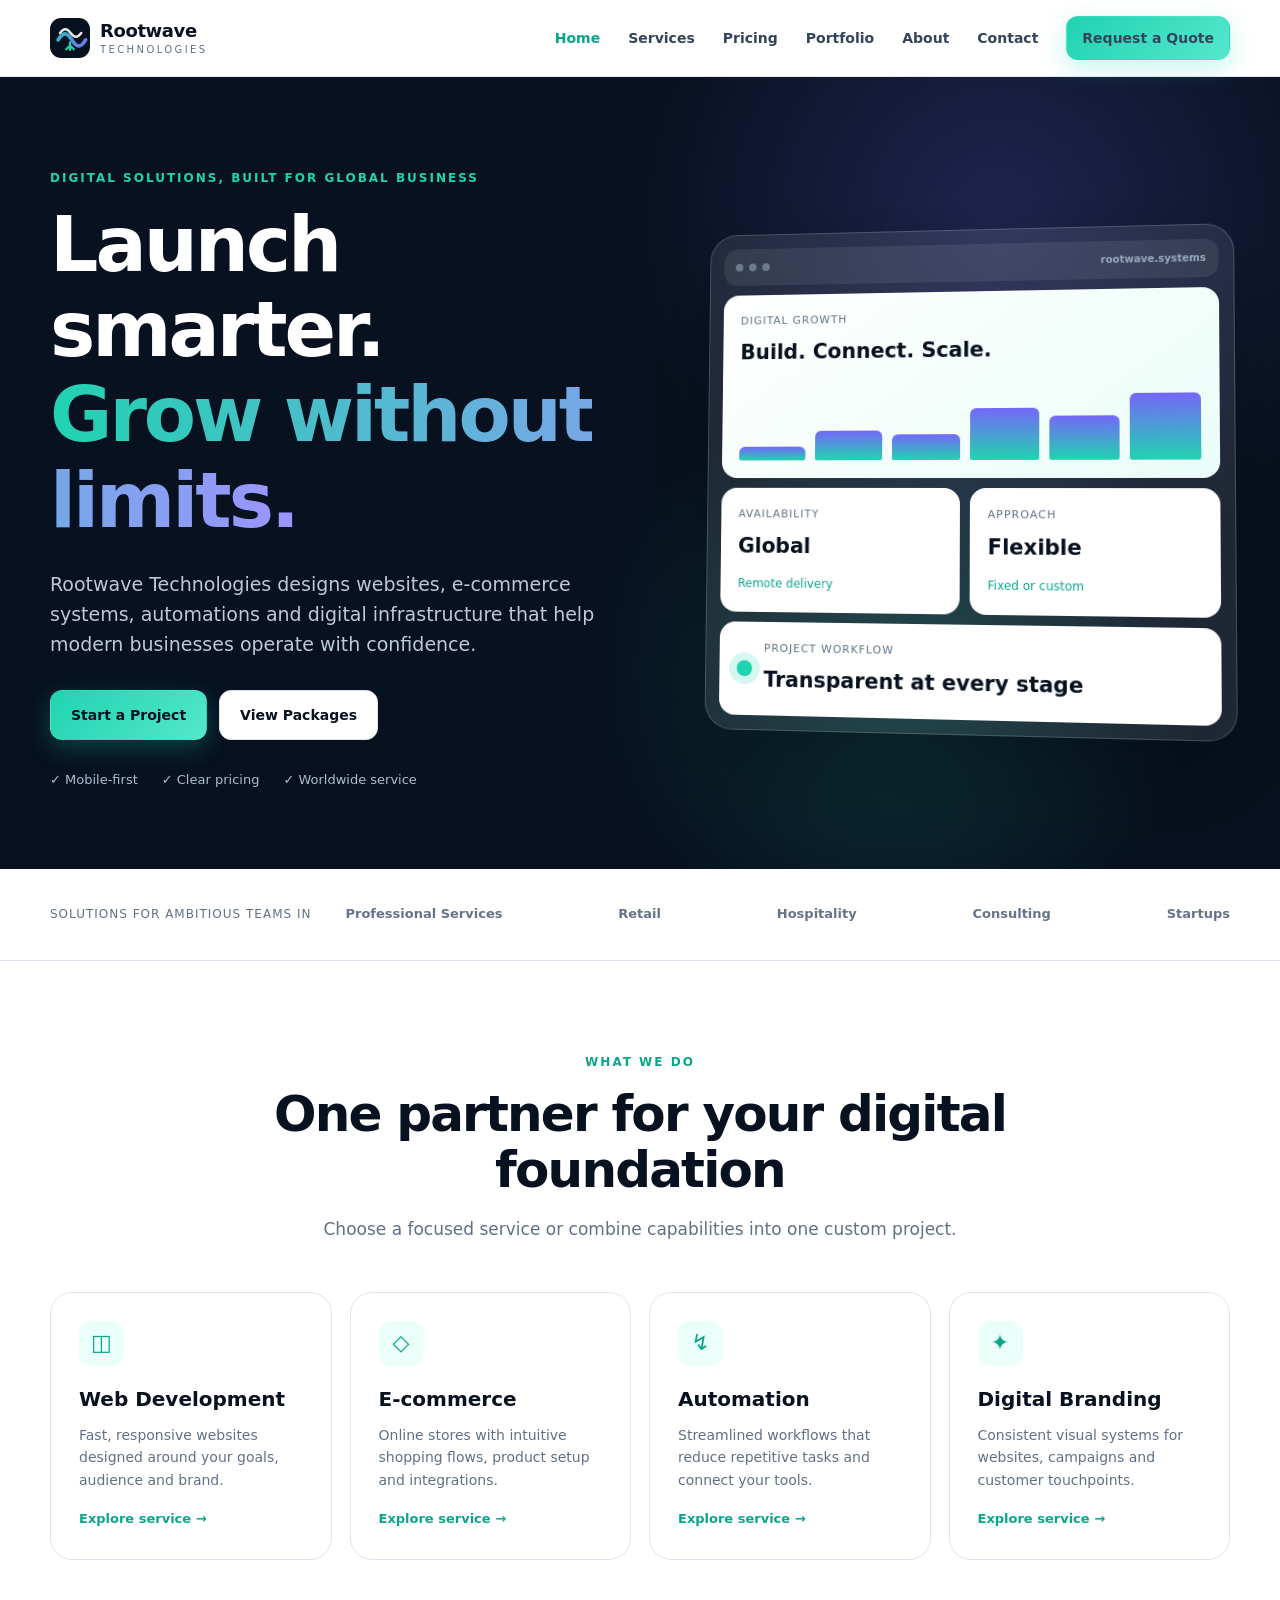
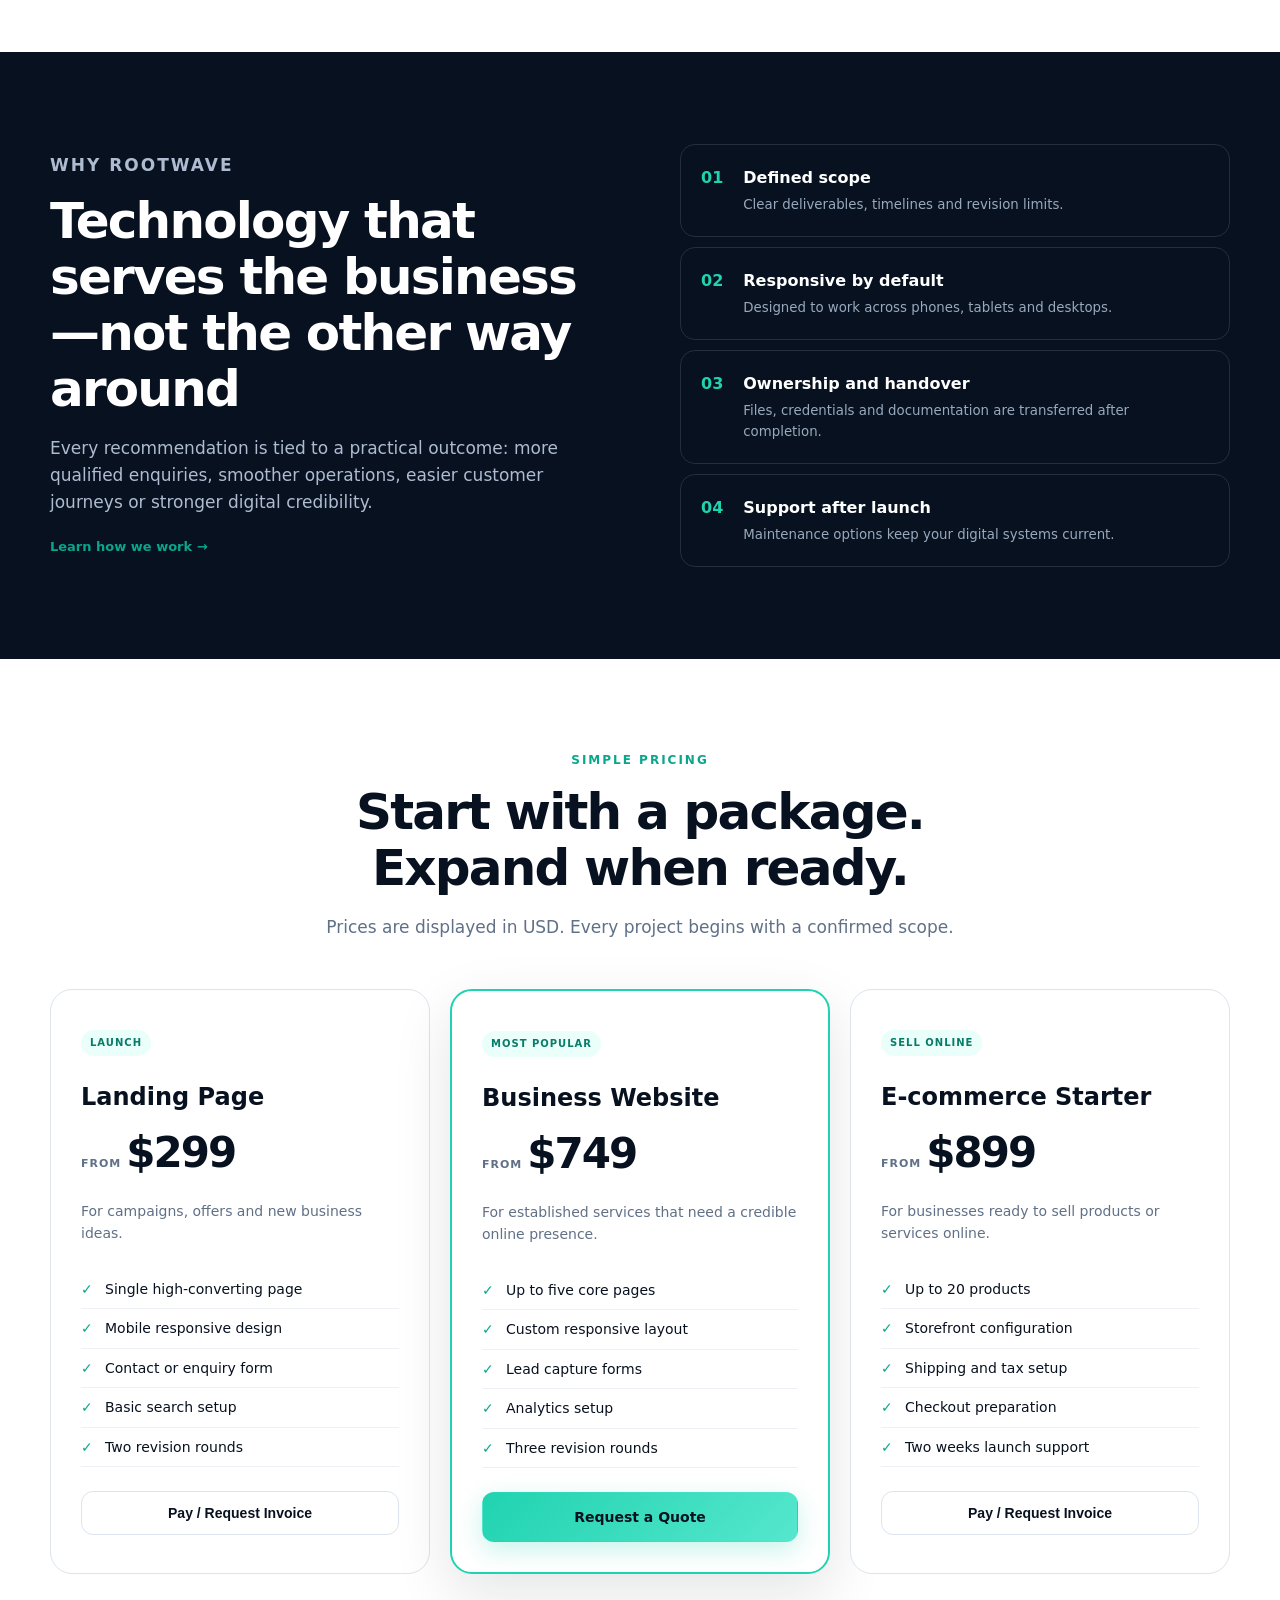
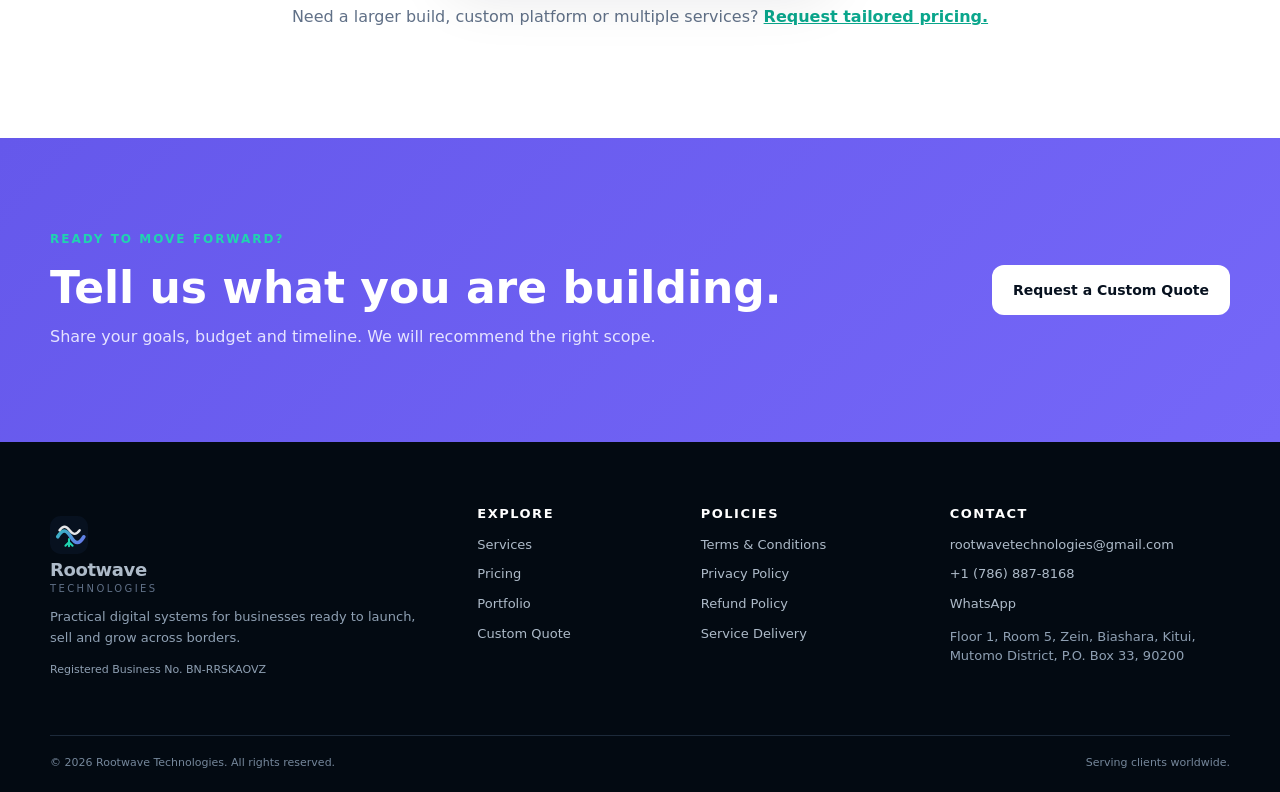
==== index.html @ 2dbef6d1 "Create Rootwave Technologies website Add website pages, pricing, policies, contact form and GitHub P" ====
<!doctype html>
<html lang="en">
<head>
  <meta charset="utf-8">
  <meta name="viewport" content="width=device-width, initial-scale=1">
  <title>Web, E-commerce & Automation Solutions | Rootwave Technologies</title>
  <meta name="description" content="Rootwave Technologies builds websites, online stores, automations, digital brands and custom technology solutions for businesses worldwide.">
  <meta name="theme-color" content="#07111f">
  <link rel="canonical" href="https://rootwavetechnologies.com/">
  <meta property="og:type" content="website">
  <meta property="og:title" content="Web, E-commerce & Automation Solutions | Rootwave Technologies">
  <meta property="og:description" content="Rootwave Technologies builds websites, online stores, automations, digital brands and custom technology solutions for businesses worldwide.">
  <meta property="og:url" content="https://rootwavetechnologies.com/">
  <meta property="og:image" content="https://rootwavetechnologies.com/assets/social-card.svg">
  <meta name="twitter:card" content="summary_large_image">
  <link rel="icon" href="assets/favicon.svg" type="image/svg+xml">
  <link rel="manifest" href="site.webmanifest">
  <link rel="stylesheet" href="assets/styles.css">
  
  <script type="application/ld+json">
  {
    "@context": "https://schema.org",
    "@type": "ProfessionalService",
    "name": "Rootwave Technologies",
    "url": "https://rootwavetechnologies.com",
    "email": "rootwavetechnologies@gmail.com",
    "telephone": "+17868878168",
    "description": "Web development, e-commerce, automation, digital branding and technical support for businesses worldwide.",
    "areaServed": "Worldwide",
    "priceRange": "$$"
  }
  </script>
</head>
<body>
  <a class="skip-link" href="#main">Skip to content</a>
  <header class="site-header">
    <div class="container header-inner">
      <a class="brand" href="index.html" aria-label="Rootwave Technologies home">
        <img src="assets/logo.svg" alt="" width="40" height="40">
        <span><strong>Rootwave</strong><small>Technologies</small></span>
      </a>
      <button class="menu-toggle" aria-expanded="false" aria-controls="site-nav">
        <span></span><span></span><span></span><span class="sr-only">Menu</span>
      </button>
      <nav id="site-nav" class="site-nav" aria-label="Primary navigation">
        <a href="index.html" data-nav="index.html">Home</a>
<a href="services.html" data-nav="services.html">Services</a>
<a href="pricing.html" data-nav="pricing.html">Pricing</a>
<a href="portfolio.html" data-nav="portfolio.html">Portfolio</a>
<a href="about.html" data-nav="about.html">About</a>
<a href="contact.html" data-nav="contact.html">Contact</a>
        <a class="button button-small button-primary" href="quote.html">Request a Quote</a>
      </nav>
    </div>
  </header>

  <main id="main">
    
<section class="hero">
  <div class="container hero-grid">
    <div class="hero-copy reveal">
      <p class="eyebrow">Digital solutions, built for global business</p>
      <h1>Launch smarter.<br><span>Grow without limits.</span></h1>
      <p class="hero-lead">Rootwave Technologies designs websites, e-commerce systems, automations and digital infrastructure that help modern businesses operate with confidence.</p>
      <div class="hero-actions">
        <a class="button button-primary" href="quote.html">Start a Project</a>
        <a class="button button-secondary" href="pricing.html">View Packages</a>
      </div>
      <div class="trust-row">
        <span>✓ Mobile-first</span>
        <span>✓ Clear pricing</span>
        <span>✓ Worldwide service</span>
      </div>
    </div>
    <div class="hero-visual reveal">
      <div class="dashboard-shell">
        <div class="dash-top"><span></span><span></span><span></span><b>rootwave.systems</b></div>
        <div class="dash-grid">
          <div class="dash-card large">
            <small>Digital growth</small>
            <strong>Build. Connect. Scale.</strong>
            <div class="chart-bars"><i></i><i></i><i></i><i></i><i></i><i></i></div>
          </div>
          <div class="dash-card metric"><small>Availability</small><strong>Global</strong><em>Remote delivery</em></div>
          <div class="dash-card metric"><small>Approach</small><strong>Flexible</strong><em>Fixed or custom</em></div>
          <div class="dash-card wide"><span class="pulse"></span><div><small>Project workflow</small><strong>Transparent at every stage</strong></div></div>
        </div>
      </div>
    </div>
  </div>
</section>

<section class="logo-strip">
  <div class="container">
    <p>Solutions for ambitious teams in</p>
    <div class="industry-row">
      <span>Professional Services</span><span>Retail</span><span>Hospitality</span><span>Consulting</span><span>Startups</span>
    </div>
  </div>
</section>

<section class="section">
  <div class="container">
    <div class="section-heading reveal">
      <p class="eyebrow">What we do</p>
      <h2>One partner for your digital foundation</h2>
      <p>Choose a focused service or combine capabilities into one custom project.</p>
    </div>
    <div class="card-grid four">
      <article class="service-card reveal"><div class="icon">◫</div><h3>Web Development</h3><p>Fast, responsive websites designed around your goals, audience and brand.</p><a href="services.html#web">Explore service →</a></article>
      <article class="service-card reveal"><div class="icon">◇</div><h3>E-commerce</h3><p>Online stores with intuitive shopping flows, product setup and integrations.</p><a href="services.html#commerce">Explore service →</a></article>
      <article class="service-card reveal"><div class="icon">↯</div><h3>Automation</h3><p>Streamlined workflows that reduce repetitive tasks and connect your tools.</p><a href="services.html#automation">Explore service →</a></article>
      <article class="service-card reveal"><div class="icon">✦</div><h3>Digital Branding</h3><p>Consistent visual systems for websites, campaigns and customer touchpoints.</p><a href="services.html#branding">Explore service →</a></article>
    </div>
  </div>
</section>

<section class="section section-dark">
  <div class="container split">
    <div class="reveal">
      <p class="eyebrow">Why Rootwave</p>
      <h2>Technology that serves the business—not the other way around</h2>
      <p>Every recommendation is tied to a practical outcome: more qualified enquiries, smoother operations, easier customer journeys or stronger digital credibility.</p>
      <a class="text-link" href="about.html">Learn how we work →</a>
    </div>
    <div class="feature-list reveal">
      <div><b>01</b><span><strong>Defined scope</strong><small>Clear deliverables, timelines and revision limits.</small></span></div>
      <div><b>02</b><span><strong>Responsive by default</strong><small>Designed to work across phones, tablets and desktops.</small></span></div>
      <div><b>03</b><span><strong>Ownership and handover</strong><small>Files, credentials and documentation are transferred after completion.</small></span></div>
      <div><b>04</b><span><strong>Support after launch</strong><small>Maintenance options keep your digital systems current.</small></span></div>
    </div>
  </div>
</section>

<section class="section">
  <div class="container">
    <div class="section-heading reveal">
      <p class="eyebrow">Simple pricing</p>
      <h2>Start with a package. Expand when ready.</h2>
      <p>Prices are displayed in USD. Every project begins with a confirmed scope.</p>
    </div>
    <div class="pricing-grid">
      <article class="price-card reveal"><p class="tag">Launch</p><h3>Landing Page</h3><div class="price"><span>from</span>$299</div><p>For campaigns, offers and new business ideas.</p><ul><li>Single high-converting page</li><li>Mobile responsive design</li><li>Contact or enquiry form</li><li>Basic search setup</li><li>Two revision rounds</li></ul><button class="button button-secondary full" data-pay data-product="Landing Page">Pay / Request Invoice</button></article>
      <article class="price-card featured reveal"><p class="tag">Most popular</p><h3>Business Website</h3><div class="price"><span>from</span>$749</div><p>For established services that need a credible online presence.</p><ul><li>Up to five core pages</li><li>Custom responsive layout</li><li>Lead capture forms</li><li>Analytics setup</li><li>Three revision rounds</li></ul><a class="button button-primary full" href="quote.html?service=Business%20Website">Request a Quote</a></article>
      <article class="price-card reveal"><p class="tag">Sell online</p><h3>E-commerce Starter</h3><div class="price"><span>from</span>$899</div><p>For businesses ready to sell products or services online.</p><ul><li>Up to 20 products</li><li>Storefront configuration</li><li>Shipping and tax setup</li><li>Checkout preparation</li><li>Two weeks launch support</li></ul><button class="button button-secondary full" data-pay data-product="E-commerce Starter">Pay / Request Invoice</button></article>
    </div>
    <p class="center-note">Need a larger build, custom platform or multiple services? <a href="quote.html">Request tailored pricing.</a></p>
  </div>
</section>

<section class="section section-accent">
  <div class="container cta reveal">
    <div><p class="eyebrow">Ready to move forward?</p><h2>Tell us what you are building.</h2><p>Share your goals, budget and timeline. We will recommend the right scope.</p></div>
    <a class="button button-light" href="quote.html">Request a Custom Quote</a>
  </div>
</section>

  </main>

  <footer class="site-footer">
    <div class="container footer-grid">
      <div>
        <a class="brand footer-brand" href="index.html">
          <img src="assets/logo.svg" alt="" width="38" height="38">
          <span><strong>Rootwave</strong><small>Technologies</small></span>
        </a>
        <p>Practical digital systems for businesses ready to launch, sell and grow across borders.</p>
        <p class="registration">Registered Business No. BN-RRSKAOVZ</p>
      </div>
      <div>
        <h3>Explore</h3>
        <a href="services.html">Services</a>
        <a href="pricing.html">Pricing</a>
        <a href="portfolio.html">Portfolio</a>
        <a href="quote.html">Custom Quote</a>
      </div>
      <div>
        <h3>Policies</h3>
        <a href="terms.html">Terms & Conditions</a>
        <a href="privacy.html">Privacy Policy</a>
        <a href="refund.html">Refund Policy</a>
        <a href="delivery.html">Service Delivery</a>
      </div>
      <div>
        <h3>Contact</h3>
        <a href="mailto:rootwavetechnologies@gmail.com">rootwavetechnologies@gmail.com</a>
        <a href="tel:+17868878168">+1 (786) 887-8168</a>
        <a href="https://wa.me/17868878168" rel="noopener">WhatsApp</a>
        <p class="address">Floor 1, Room 5, Zein, Biashara, Kitui, Mutomo District, P.O. Box 33, 90200</p>
      </div>
    </div>
    <div class="container footer-bottom">
      <span>© <span id="year"></span> Rootwave Technologies. All rights reserved.</span>
      <span>Serving clients worldwide.</span>
    </div>
  </footer>

  <div class="modal" id="payment-modal" role="dialog" aria-modal="true" aria-labelledby="payment-title" hidden>
    <div class="modal-backdrop" data-close-modal></div>
    <div class="modal-card">
      <button class="modal-close" type="button" aria-label="Close" data-close-modal>×</button>
      <div class="status-icon">!</div>
      <p class="eyebrow">Checkout unavailable</p>
      <h2 id="payment-title">Online payment is not connected yet</h2>
      <p>No charge has been attempted. Secure card checkout is being configured. Request an invoice or a tailored quotation and our team will respond directly.</p>
      <div class="modal-actions">
        <a class="button button-primary" href="quote.html">Request an Invoice</a>
        <a class="button button-secondary" href="mailto:rootwavetechnologies@gmail.com">Email Us</a>
      </div>
    </div>
  </div>

  <script src="assets/app.js"></script>
</body>
</html>
---- assets/styles.css ----
:root{
  --ink:#07111f;--ink-2:#101d30;--muted:#607087;--line:#dce4ed;--soft:#f3f7fa;
  --white:#fff;--teal:#20d3b0;--teal-2:#0aa68c;--violet:#7567f8;--danger:#ef5d67;
  --shadow:0 20px 60px rgba(7,17,31,.11);--radius:22px;--max:1180px
}
*{box-sizing:border-box}html{scroll-behavior:smooth}body{margin:0;font-family:Inter,ui-sans-serif,system-ui,-apple-system,BlinkMacSystemFont,"Segoe UI",sans-serif;color:var(--ink);background:#fff;line-height:1.6}
img{max-width:100%}a{color:inherit}.container{width:min(calc(100% - 40px),var(--max));margin-inline:auto}.narrow{max-width:820px}.center{text-align:center}
.skip-link{position:absolute;left:-9999px}.skip-link:focus{left:12px;top:12px;background:white;padding:10px 14px;z-index:9999}
.sr-only{position:absolute;width:1px;height:1px;padding:0;margin:-1px;overflow:hidden;clip:rect(0,0,0,0);white-space:nowrap;border:0}
.site-header{position:sticky;top:0;z-index:50;background:rgba(255,255,255,.88);backdrop-filter:blur(18px);border-bottom:1px solid rgba(220,228,237,.8)}
.header-inner{height:76px;display:flex;align-items:center;justify-content:space-between}.brand{display:flex;align-items:center;gap:10px;text-decoration:none}.brand span{display:flex;flex-direction:column;line-height:1}.brand strong{font-size:18px;letter-spacing:-.4px}.brand small{font-size:10px;letter-spacing:2.4px;text-transform:uppercase;margin-top:5px;color:var(--muted)}
.site-nav{display:flex;align-items:center;gap:28px}.site-nav>a{text-decoration:none;font-size:14px;font-weight:650;color:#34445b}.site-nav>a:hover,.site-nav>a.active{color:var(--teal-2)}
.menu-toggle{display:none;background:none;border:0;width:44px;height:44px;padding:10px}.menu-toggle span:not(.sr-only){display:block;height:2px;background:var(--ink);margin:5px}
.button{display:inline-flex;align-items:center;justify-content:center;gap:8px;padding:13px 20px;border-radius:12px;border:1px solid transparent;text-decoration:none;font-weight:750;font-size:14px;cursor:pointer;transition:.2s transform,.2s box-shadow,.2s background}.button:hover{transform:translateY(-2px)}.button-small{padding:10px 15px!important}.button-primary{background:linear-gradient(135deg,var(--teal),#55e7cd);color:var(--ink);box-shadow:0 8px 25px rgba(32,211,176,.25)}.button-secondary{background:#fff;color:var(--ink);border-color:var(--line)}.button-light{background:#fff;color:var(--ink)}.full{width:100%}
.hero{background:radial-gradient(circle at 78% 18%,rgba(117,103,248,.22),transparent 31%),radial-gradient(circle at 70% 75%,rgba(32,211,176,.18),transparent 28%),var(--ink);color:white;padding:92px 0 78px;overflow:hidden}.hero-grid{display:grid;grid-template-columns:1.05fr .95fr;gap:65px;align-items:center}.eyebrow{text-transform:uppercase;letter-spacing:2px;font-size:12px;font-weight:850;color:var(--teal-2);margin:0 0 14px}.hero .eyebrow,.section-dark .eyebrow,.section-accent .eyebrow{color:var(--teal)}
h1,h2,h3{line-height:1.12;margin-top:0}h1{font-size:clamp(44px,6vw,76px);letter-spacing:-3px;margin-bottom:26px}.hero h1 span{background:linear-gradient(90deg,var(--teal),#9d94ff);-webkit-background-clip:text;color:transparent}.hero-lead{font-size:19px;color:#bdc9d8;max-width:650px}.hero-actions{display:flex;gap:12px;flex-wrap:wrap;margin-top:30px}.hero-actions.center{justify-content:center}.trust-row{display:flex;gap:24px;flex-wrap:wrap;margin-top:30px;color:#aebbd0;font-size:13px}
.dashboard-shell{background:rgba(255,255,255,.09);border:1px solid rgba(255,255,255,.18);border-radius:28px;padding:14px;box-shadow:0 35px 90px rgba(0,0,0,.35);transform:perspective(900px) rotateY(-5deg) rotateX(2deg)}.dash-top{height:38px;background:rgba(255,255,255,.08);border-radius:14px;display:flex;align-items:center;gap:6px;padding:0 12px}.dash-top span{width:8px;height:8px;border-radius:50%;background:#6d7a8e}.dash-top b{font-size:10px;font-weight:600;margin-left:auto;color:#99a9bd}.dash-grid{display:grid;grid-template-columns:1fr 1fr;gap:10px;margin-top:10px}.dash-card{background:#fff;color:var(--ink);border-radius:16px;padding:18px;min-height:118px}.dash-card.large{grid-column:1/-1;min-height:180px;background:linear-gradient(145deg,#fff,#eafdf8)}.dash-card small{display:block;color:var(--muted);font-size:11px;text-transform:uppercase;letter-spacing:1px}.dash-card strong{display:block;font-size:21px;margin-top:7px}.dash-card em{display:block;font-style:normal;color:var(--teal-2);font-size:12px;margin-top:12px}.dash-card.wide{grid-column:1/-1;min-height:auto;display:flex;gap:12px;align-items:center}.pulse{width:16px;height:16px;border-radius:50%;background:var(--teal);box-shadow:0 0 0 8px rgba(32,211,176,.18)}.chart-bars{height:72px;display:flex;gap:10px;align-items:flex-end;margin-top:22px}.chart-bars i{flex:1;border-radius:6px 6px 2px 2px;background:linear-gradient(var(--violet),var(--teal))}.chart-bars i:nth-child(1){height:20%}.chart-bars i:nth-child(2){height:42%}.chart-bars i:nth-child(3){height:36%}.chart-bars i:nth-child(4){height:72%}.chart-bars i:nth-child(5){height:61%}.chart-bars i:nth-child(6){height:92%}
.logo-strip{padding:24px 0;border-bottom:1px solid var(--line)}.logo-strip .container{display:flex;align-items:center;gap:34px}.logo-strip p{font-size:12px;text-transform:uppercase;letter-spacing:1px;color:var(--muted);white-space:nowrap}.industry-row{display:flex;justify-content:space-between;gap:30px;flex:1;color:#65748a;font-weight:700;font-size:13px}
.section{padding:92px 0}.section-soft{background:var(--soft)}.section-dark{background:var(--ink);color:white}.section-accent{background:linear-gradient(135deg,#6558eb,var(--violet));color:white}.section-heading{text-align:center;max-width:750px;margin:0 auto 48px}.section-heading.left{text-align:left;margin-left:0}.section-heading h2,.split h2{font-size:clamp(34px,4vw,50px);letter-spacing:-1.8px;margin-bottom:18px}.section-heading p:last-child,.split>div>p{color:var(--muted);font-size:17px}.section-dark .section-heading p:last-child,.section-dark .split>div>p{color:#aebbd0}
.card-grid{display:grid;gap:18px}.card-grid.four{grid-template-columns:repeat(4,1fr)}.service-card{border:1px solid var(--line);border-radius:var(--radius);padding:28px;transition:.25s transform,.25s box-shadow}.service-card:hover{transform:translateY(-5px);box-shadow:var(--shadow)}.service-card .icon{width:45px;height:45px;border-radius:13px;background:#eafffa;display:grid;place-items:center;color:var(--teal-2);font-size:22px}.service-card h3{margin:22px 0 10px;font-size:20px}.service-card p{color:var(--muted);font-size:14px}.service-card a,.text-link{color:var(--teal-2);text-decoration:none;font-weight:800;font-size:13px}
.split{display:grid;grid-template-columns:1fr 1fr;gap:80px;align-items:center}.feature-list{display:grid;gap:10px}.feature-list>div{display:flex;gap:20px;padding:20px;border:1px solid rgba(255,255,255,.12);border-radius:15px}.feature-list b{color:var(--teal)}.feature-list span{display:flex;flex-direction:column}.feature-list small{color:#99a9bd;margin-top:4px}.feature-list.compact>div{border-color:var(--line)}.feature-list.compact small{color:var(--muted)}
.pricing-grid{display:grid;grid-template-columns:repeat(3,1fr);gap:20px}.price-card{border:1px solid var(--line);border-radius:var(--radius);padding:30px;background:#fff;position:relative}.price-card.featured{border:2px solid var(--teal);box-shadow:var(--shadow)}.price-card .tag,.tag{display:inline-block;background:#eafffa;color:#087b69;padding:5px 9px;border-radius:99px;text-transform:uppercase;letter-spacing:1px;font-size:10px;font-weight:850}.price-card h3{font-size:24px;margin:18px 0 6px}.price{font-size:42px;font-weight:850;letter-spacing:-2px;margin:8px 0}.price>span:first-child{font-size:11px;text-transform:uppercase;letter-spacing:1px;color:var(--muted);margin-right:5px}.price span{font-size:14px;letter-spacing:0}.price-card>p:not(.tag){color:var(--muted);font-size:14px;min-height:46px}.price-card ul{list-style:none;padding:0;margin:24px 0}.price-card li{position:relative;padding:8px 0 8px 24px;font-size:14px;border-bottom:1px solid #edf1f5}.price-card li:before{content:"✓";position:absolute;left:0;color:var(--teal-2);font-weight:900}.dark-card{background:var(--ink-2);color:white;border-color:#2a3b53}.dark-card>p:not(.tag){color:#aebbd0}.dark-card li{border-color:#273951}.center-note{text-align:center;color:var(--muted);margin-top:30px}.center-note a{color:var(--teal-2);font-weight:800}
.cta{display:flex;justify-content:space-between;gap:30px;align-items:center}.cta h2{font-size:44px;margin-bottom:12px}.cta p:last-child{color:#e5e3ff;margin:0}
.page-hero{padding:92px 0;background:radial-gradient(circle at 80% 20%,rgba(32,211,176,.16),transparent 28%),var(--ink);color:#fff}.page-hero.compact{padding:64px 0}.page-hero h1{font-size:clamp(42px,5vw,64px)}.page-hero p:last-child{color:#b8c5d7;font-size:18px}
.service-detail-grid{display:grid;gap:28px}.service-detail{display:grid;grid-template-columns:100px 1fr;gap:36px;padding:50px;border:1px solid var(--line);border-radius:var(--radius)}.service-detail .number{font-size:48px;font-weight:900;color:#dbe5ec}.service-detail h2{font-size:36px}.service-detail p{color:var(--muted)}.mini-grid{display:grid;grid-template-columns:repeat(3,1fr);gap:10px;margin:25px 0}.mini-grid span{padding:10px 12px;background:var(--soft);border-radius:10px;font-size:13px;font-weight:700}
.rate-table{border:1px solid var(--line);border-radius:var(--radius);overflow:hidden}.rate-table>div{display:grid;grid-template-columns:1fr 180px 1.5fr;gap:20px;align-items:center;padding:20px 24px;border-bottom:1px solid var(--line)}.rate-table>div:last-child{border-bottom:0}.rate-table span{font-weight:750}.rate-table strong{color:var(--teal-2)}.rate-table small{color:var(--muted)}
.portfolio-grid{display:grid;gap:35px}.project-card{display:grid;grid-template-columns:1.2fr .8fr;border:1px solid var(--line);border-radius:var(--radius);overflow:hidden}.project-preview{min-height:390px;padding:35px;background:#eaf1f6}.project-copy{padding:45px;align-self:center}.project-copy h2{font-size:34px;margin-top:17px}.project-copy p{color:var(--muted)}.chip-row{display:flex;flex-wrap:wrap;gap:8px}.chip-row span{font-size:11px;background:var(--soft);padding:6px 9px;border-radius:99px}.mock-nav{height:22px;border-radius:8px;background:rgba(255,255,255,.85);width:100%;margin-bottom:25px}.mock-title{height:72px;width:55%;border-radius:10px;background:#fff;margin:30px 0}.mock-products{display:grid;grid-template-columns:repeat(3,1fr);gap:12px}.mock-products i{height:180px;background:#fff;border-radius:15px}.retail{background:linear-gradient(135deg,#d9f8ef,#d9dcff)}.consulting{background:linear-gradient(135deg,#e7ecff,#f8efe7)}.booking{background:linear-gradient(135deg,#e5f7fb,#dfe8ff)}.mock-split{display:grid;grid-template-columns:1fr 1fr;gap:20px}.mock-split div,.mock-split i{height:190px;border-radius:15px;background:#fff}.mock-stats{display:grid;grid-template-columns:repeat(3,1fr);gap:10px;margin-top:15px}.mock-stats b{height:70px;background:#fff;border-radius:12px}.mock-calendar{display:grid;grid-template-columns:repeat(4,1fr);gap:10px}.mock-calendar i{height:68px;background:#fff;border-radius:10px}.quote-box{border:1px solid var(--line);border-radius:var(--radius);padding:32px;background:white}.quote-box.large{padding:48px}.quote-box p{color:var(--muted)}
.values-grid{display:grid;grid-template-columns:1fr 1fr;gap:14px}.values-grid div{padding:24px;border:1px solid var(--line);border-radius:16px}.values-grid strong{font-size:20px}.values-grid p{color:var(--muted);font-size:14px;margin-bottom:0}.process-grid{display:grid;grid-template-columns:repeat(5,1fr);gap:12px}.process-grid>div{border:1px solid rgba(255,255,255,.13);padding:24px;border-radius:16px}.process-grid b{color:var(--teal)}.process-grid h3{margin:28px 0 10px}.process-grid p{color:#9cabbe;font-size:13px}.registration-panel{display:grid;grid-template-columns:.7fr 1.3fr;gap:80px;padding:50px;border:1px solid var(--line);border-radius:var(--radius)}.registration-panel>div:last-child{display:grid;grid-template-columns:1fr 1fr;gap:15px}.registration-panel p{margin:0}.registration-panel a{color:var(--teal-2)}
.contact-grid{display:grid;grid-template-columns:1fr 1fr;gap:28px}.contact-card{padding:45px;border-radius:var(--radius);background:var(--ink);color:white}.contact-card h2{font-size:38px}.contact-item{display:flex;gap:16px;align-items:flex-start;padding:17px 0;border-bottom:1px solid #293951}.contact-item>span{width:38px;height:38px;display:grid;place-items:center;border-radius:10px;background:#18283d;color:var(--teal)}.contact-item div{display:flex;flex-direction:column}.contact-item small{color:#8ea0b6}.contact-item a{text-decoration:none}.contact-item p{margin:0;color:#c1ccda}.response-note{color:#8ea0b6;font-size:12px;margin-top:20px}.faq-grid{display:grid;grid-template-columns:1fr 1fr;gap:14px}.faq-grid details{border:1px solid var(--line);border-radius:14px;padding:20px;background:#fff}.faq-grid summary{font-weight:800;cursor:pointer}.faq-grid p{color:var(--muted);font-size:14px}
.form-layout{display:grid;grid-template-columns:1.4fr .6fr;gap:35px;align-items:start}.quote-form{border:1px solid var(--line);border-radius:var(--radius);padding:40px}.form-grid{display:grid;grid-template-columns:1fr 1fr;gap:20px}.form-grid label{display:flex;flex-direction:column;gap:7px;font-size:13px;font-weight:750}.form-grid input,.form-grid select,.form-grid textarea{width:100%;border:1px solid #cfd9e4;border-radius:10px;padding:13px;font:inherit;background:white;color:var(--ink)}.form-grid input:focus,.form-grid select:focus,.form-grid textarea:focus{outline:3px solid rgba(32,211,176,.18);border-color:var(--teal-2)}.full-span{grid-column:1/-1}.checkbox{flex-direction:row!important;align-items:flex-start}.checkbox input{width:auto;margin-top:5px}.form-note{font-size:12px;color:var(--muted)}.form-aside{position:sticky;top:105px}.form-aside ol{list-style:none;padding:0;counter-reset:item}.form-aside li{display:flex;flex-direction:column;padding:18px 0 18px 48px;border-bottom:1px solid var(--line);position:relative}.form-aside li:before{counter-increment:item;content:counter(item);position:absolute;left:0;width:32px;height:32px;border-radius:50%;background:#eafffa;display:grid;place-items:center;color:var(--teal-2);font-weight:900}.form-aside li span{color:var(--muted);font-size:13px}.help-card{margin-top:25px;padding:22px;background:var(--soft);border-radius:15px}.help-card a{display:block;color:var(--teal-2);font-weight:700;margin-top:8px}
.legal{max-width:850px}.legal h2{font-size:24px;margin-top:38px}.legal p{color:#4e6077}.legal a{color:var(--teal-2)}
.site-footer{background:#030a12;color:#c3ceda;padding:65px 0 20px}.footer-grid{display:grid;grid-template-columns:1.5fr .7fr .8fr 1.1fr;gap:45px}.site-footer h3{color:#fff;font-size:13px;text-transform:uppercase;letter-spacing:1.5px}.site-footer a{display:block;color:#aebbc9;text-decoration:none;font-size:13px;margin:9px 0}.site-footer a:hover{color:var(--teal)}.footer-brand{color:#fff}.site-footer p{font-size:13px;color:#8fa0b3}.registration{font-size:11px!important}.address{line-height:1.45}.footer-bottom{border-top:1px solid #1d2a3a;margin-top:45px;padding-top:18px;display:flex;justify-content:space-between;font-size:11px;color:#75879b}
.modal[hidden]{display:none}.modal{position:fixed;inset:0;z-index:100;display:grid;place-items:center;padding:20px}.modal-backdrop{position:absolute;inset:0;background:rgba(3,10,18,.78);backdrop-filter:blur(4px)}.modal-card{position:relative;z-index:1;background:white;border-radius:22px;padding:40px;max-width:520px;box-shadow:var(--shadow)}.modal-close{position:absolute;right:16px;top:12px;border:0;background:none;font-size:28px;cursor:pointer}.status-icon,.success-icon{width:58px;height:58px;border-radius:50%;display:grid;place-items:center;font-weight:900;font-size:28px;margin-bottom:20px}.status-icon{background:#fff0f1;color:var(--danger)}.success-icon{background:#eafffa;color:var(--teal-2);margin:0 auto 20px}.modal-card h2{font-size:30px}.modal-card>p:not(.eyebrow){color:var(--muted)}.modal-actions{display:flex;gap:10px;flex-wrap:wrap;margin-top:25px}
.reveal{opacity:0;transform:translateY(16px);transition:.55s ease}.reveal.visible{opacity:1;transform:none}
@media(max-width:980px){
  .menu-toggle{display:block}.site-nav{position:absolute;top:76px;left:0;right:0;background:#fff;border-bottom:1px solid var(--line);padding:20px;display:none;flex-direction:column;align-items:stretch;gap:12px}.site-nav.open{display:flex}.site-nav>a{padding:8px}
  .hero-grid,.split,.contact-grid,.form-layout{grid-template-columns:1fr}.hero-visual{max-width:650px}.card-grid.four{grid-template-columns:1fr 1fr}.pricing-grid{grid-template-columns:1fr}.process-grid{grid-template-columns:1fr 1fr}.portfolio-grid .project-card{grid-template-columns:1fr}.form-aside{position:static}.footer-grid{grid-template-columns:1fr 1fr}.rate-table>div{grid-template-columns:1fr 160px}.rate-table small{grid-column:1/-1}.registration-panel{grid-template-columns:1fr}.industry-row{overflow:auto}
}
@media(max-width:650px){
  .container{width:min(calc(100% - 28px),var(--max))}.hero,.section,.page-hero{padding:68px 0}h1{letter-spacing:-2px}.hero-grid{gap:40px}.card-grid.four,.values-grid,.faq-grid,.form-grid,.registration-panel>div:last-child{grid-template-columns:1fr}.service-detail{grid-template-columns:1fr;padding:30px}.service-detail .number{font-size:34px}.mini-grid{grid-template-columns:1fr 1fr}.process-grid{grid-template-columns:1fr}.cta{align-items:flex-start;flex-direction:column}.logo-strip .container{display:block}.industry-row{justify-content:flex-start}.rate-table>div{grid-template-columns:1fr}.project-preview{min-height:300px;padding:22px}.project-copy{padding:30px}.quote-form{padding:24px}.footer-grid{grid-template-columns:1fr}.footer-bottom{flex-direction:column;gap:8px}.dashboard-shell{transform:none}.modal-card{padding:30px}.modal-actions{flex-direction:column}.modal-actions .button{width:100%}
}
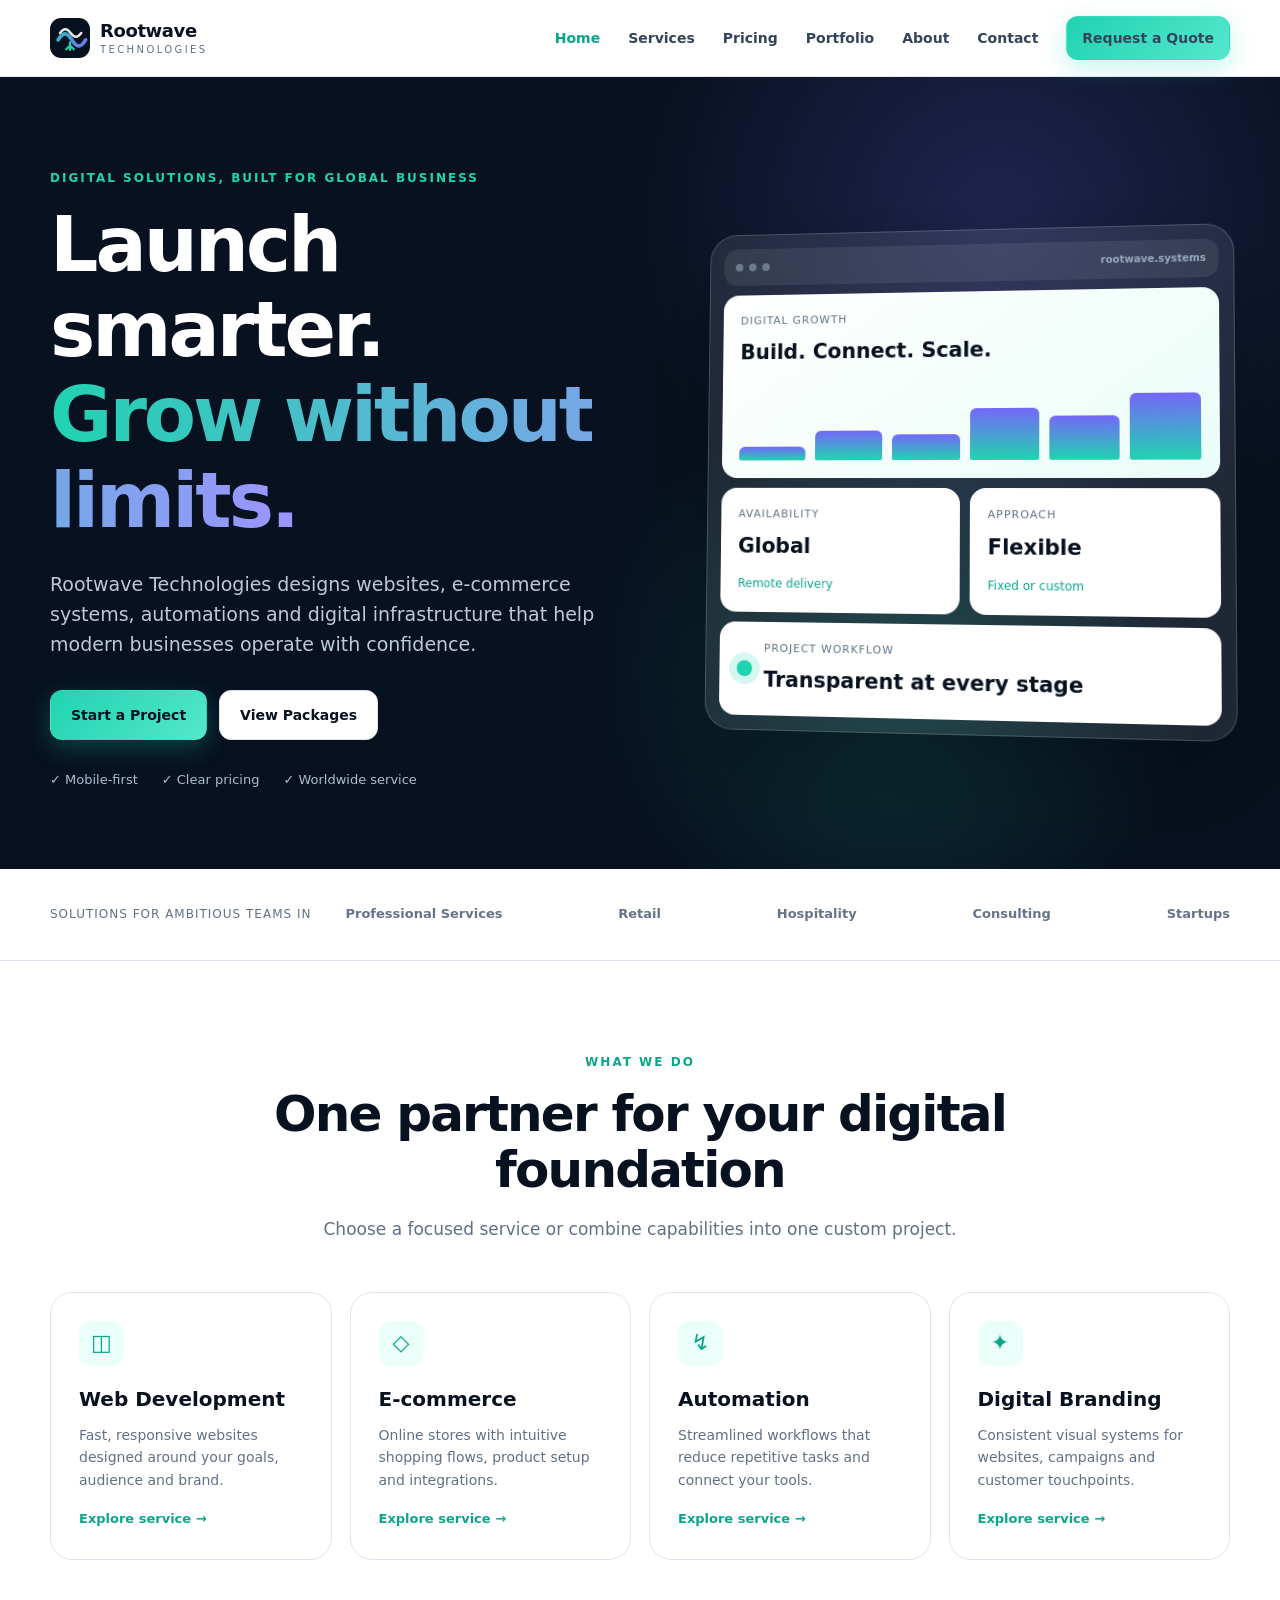
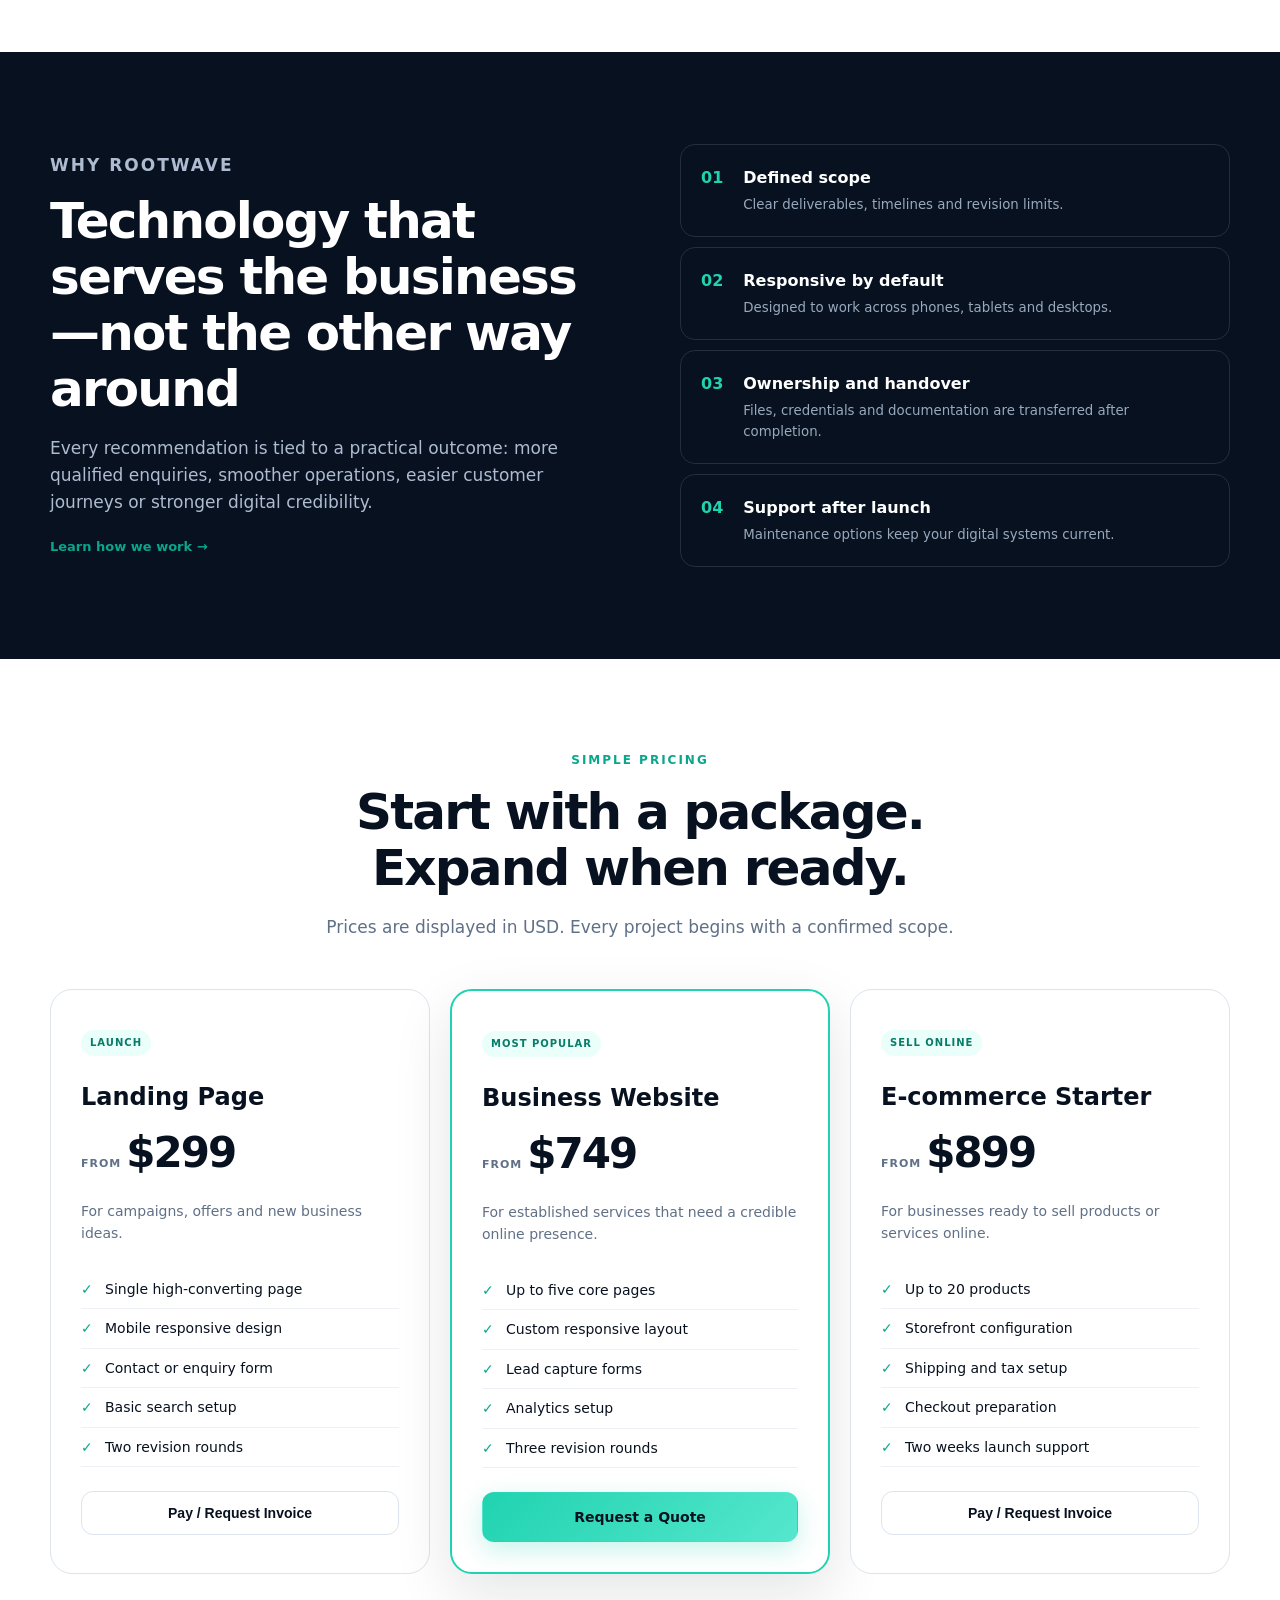
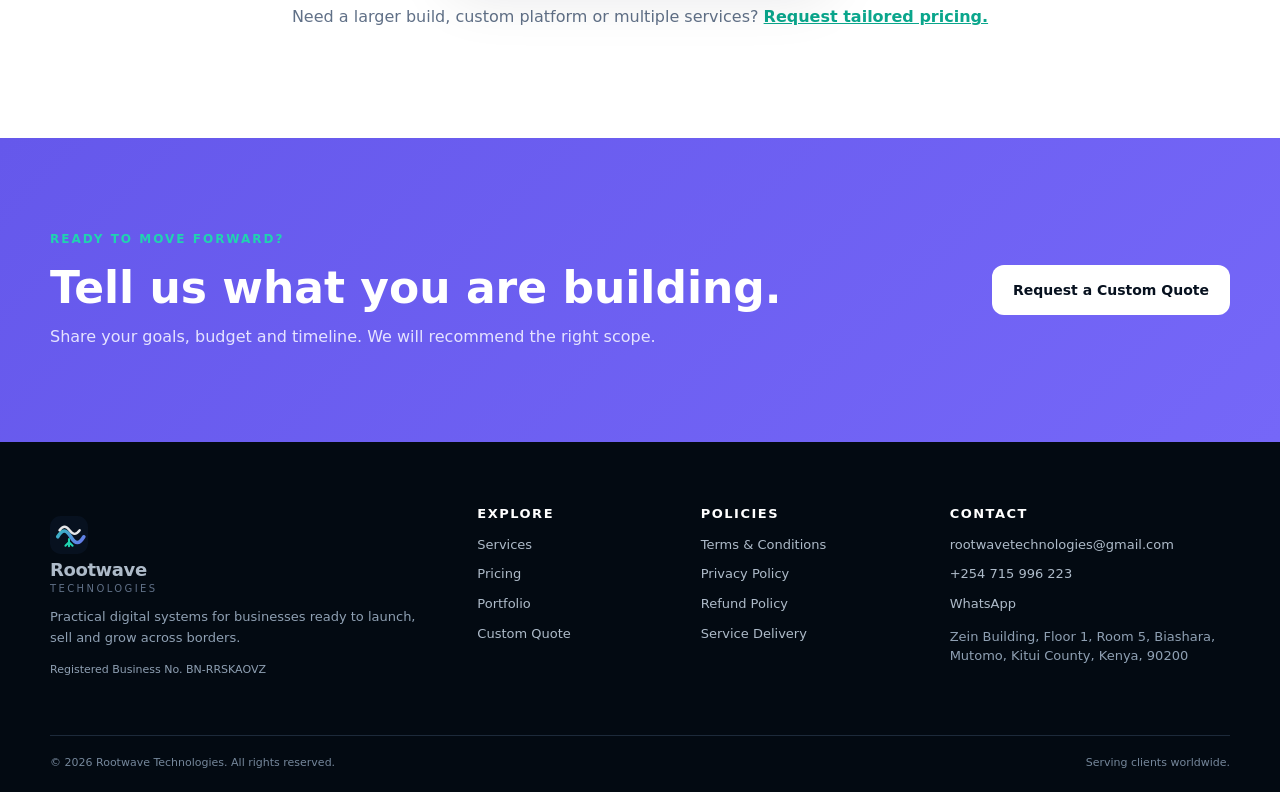
==== commit 93721961: "Add Kenyan contact details for Paystack review Add Kenyan contact details for Paystack review" ====
--- a/index.html
+++ b/index.html
@@ -24,7 +24,7 @@
     "name": "Rootwave Technologies",
     "url": "https://rootwavetechnologies.com",
     "email": "rootwavetechnologies@gmail.com",
-    "telephone": "+17868878168",
+    "telephone": "+254715996223",
     "description": "Web development, e-commerce, automation, digital branding and technical support for businesses worldwide.",
     "areaServed": "Worldwide",
     "priceRange": "$$"
@@ -184,9 +184,9 @@
       <div>
         <h3>Contact</h3>
         <a href="mailto:rootwavetechnologies@gmail.com">rootwavetechnologies@gmail.com</a>
-        <a href="tel:+17868878168">+1 (786) 887-8168</a>
-        <a href="https://wa.me/17868878168" rel="noopener">WhatsApp</a>
-        <p class="address">Floor 1, Room 5, Zein, Biashara, Kitui, Mutomo District, P.O. Box 33, 90200</p>
+        <a href="tel:+254715996223">+254 715 996 223</a>
+        <a href="https://wa.me/254715996223" rel="noopener">WhatsApp</a>
+        <p class="address">Zein Building, Floor 1, Room 5, Biashara, Mutomo, Kitui County, Kenya, 90200</p>
       </div>
     </div>
     <div class="container footer-bottom">
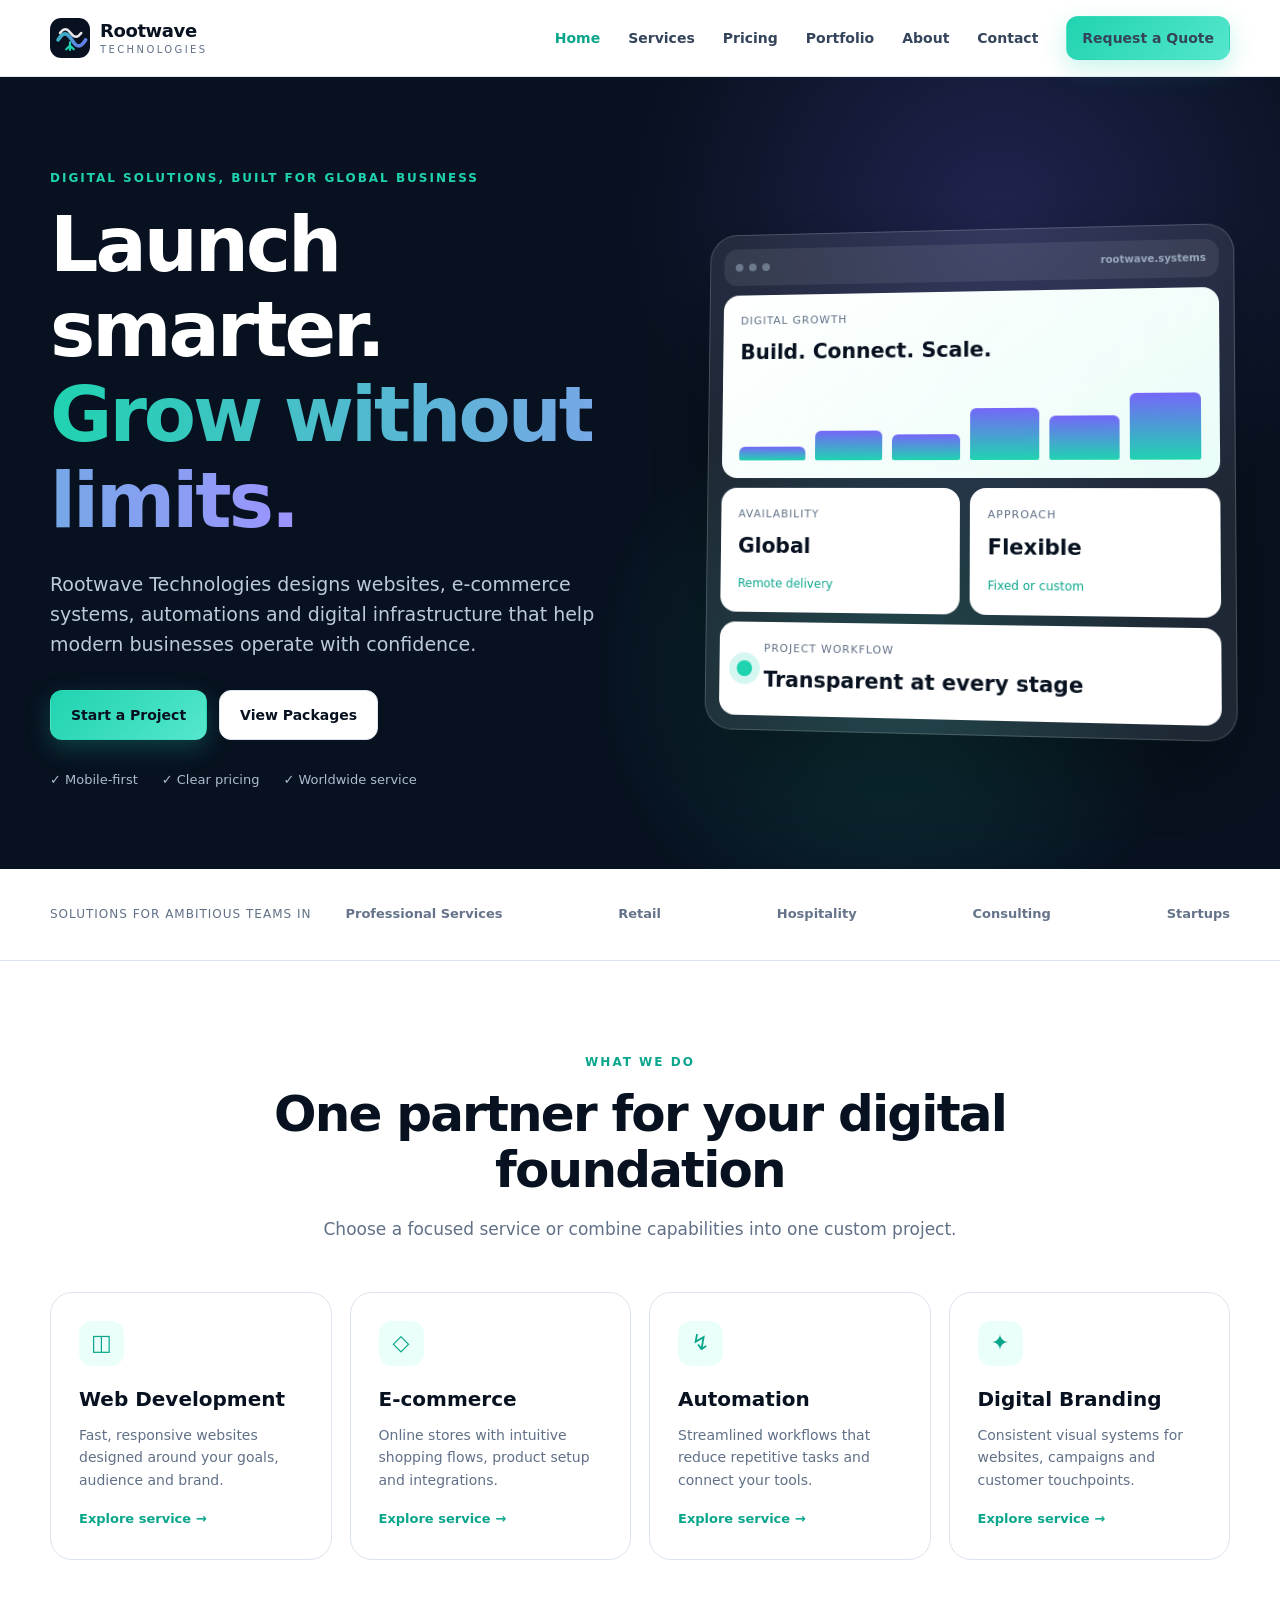
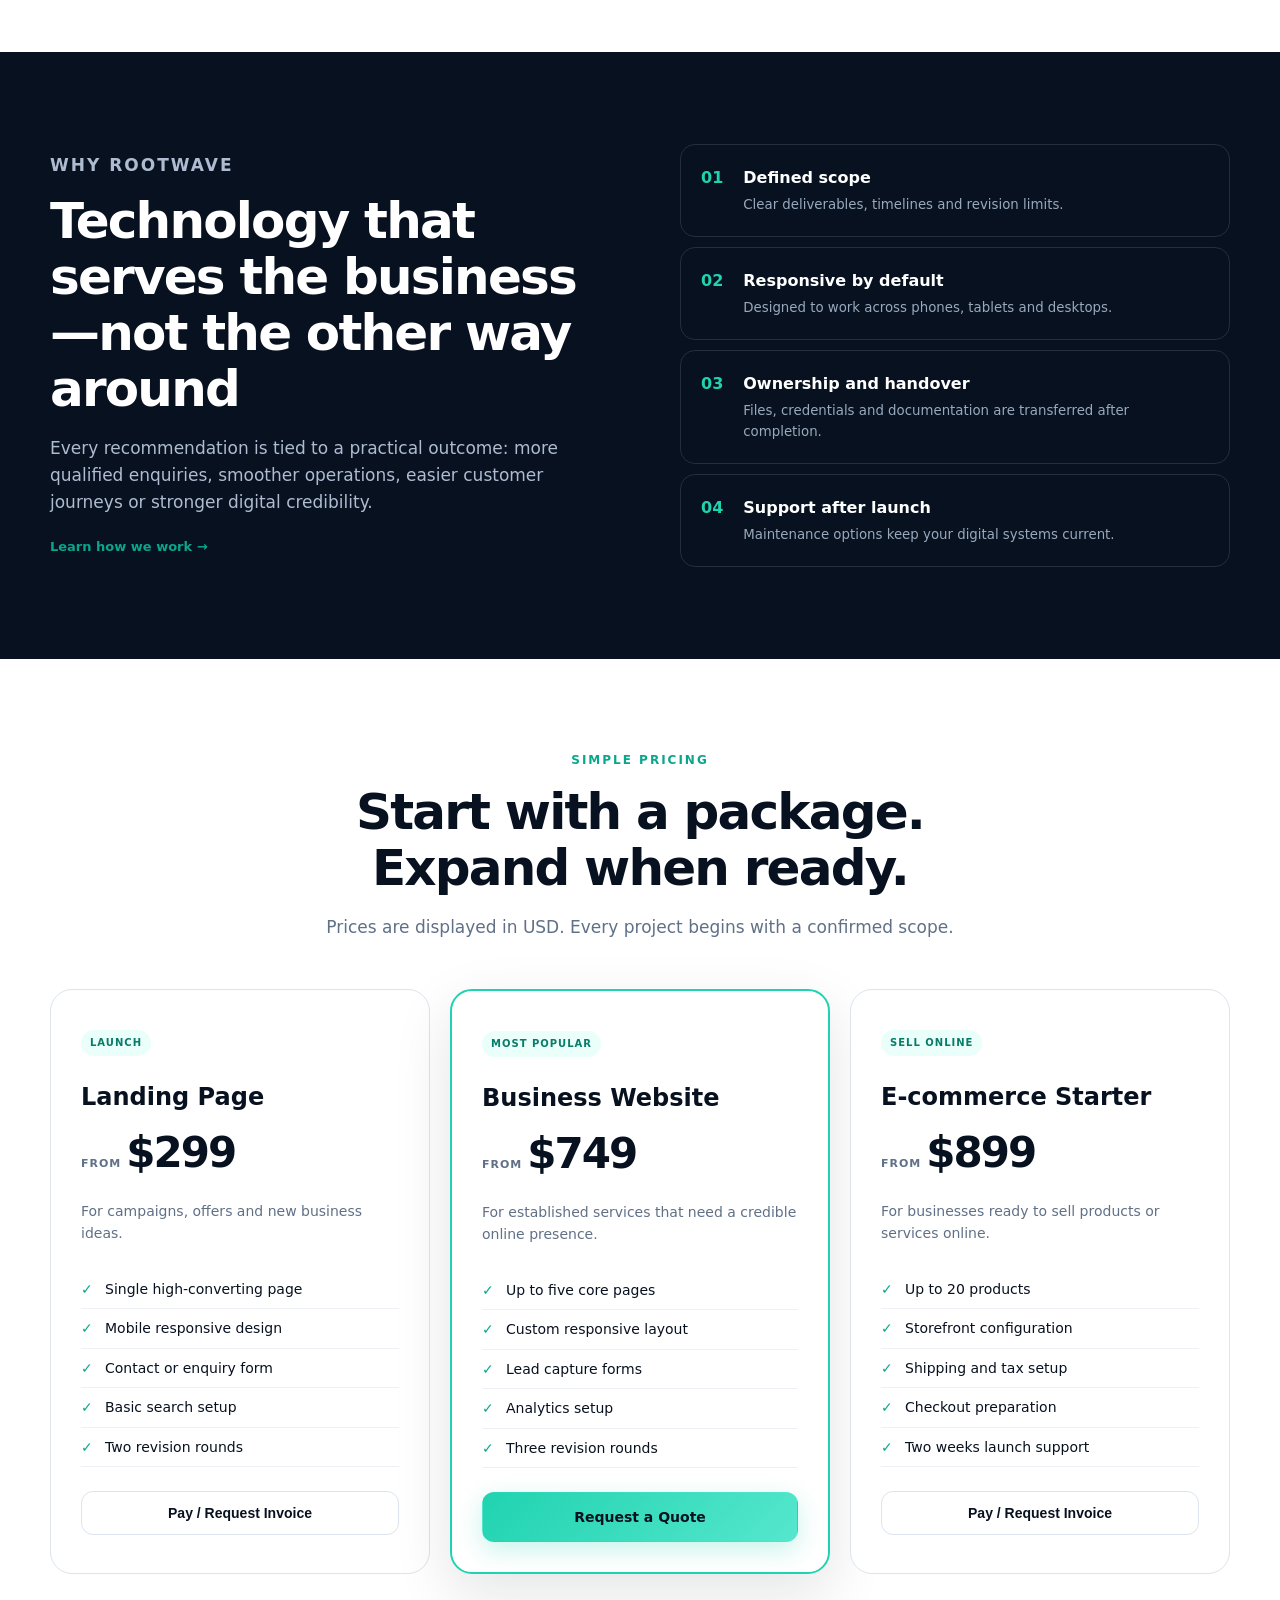
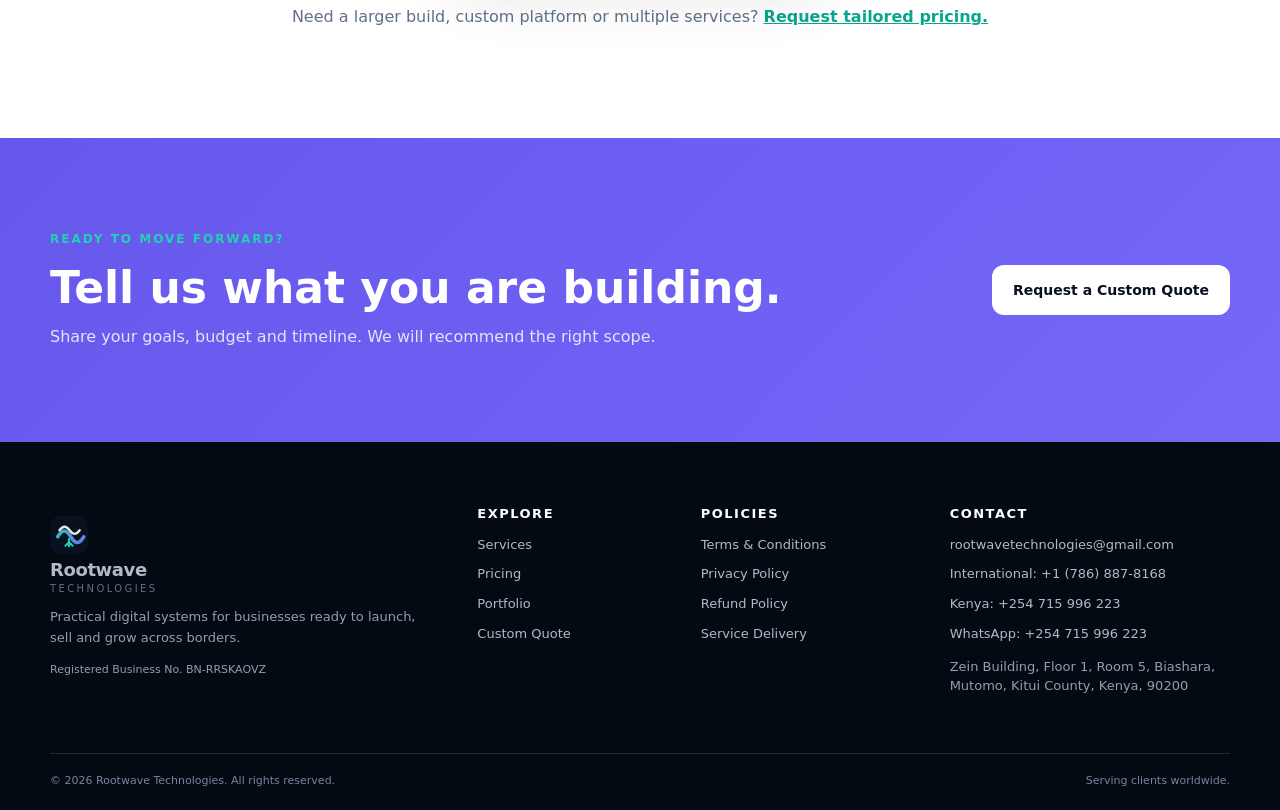
==== commit 4647cd44: "Add Kenyan contact details while retaining international number Add Kenyan contact details while ret" ====
--- a/index.html
+++ b/index.html
@@ -24,7 +24,7 @@
     "name": "Rootwave Technologies",
     "url": "https://rootwavetechnologies.com",
     "email": "rootwavetechnologies@gmail.com",
-    "telephone": "+254715996223",
+    "telephone": ["+17868878168", "+254715996223"],
     "description": "Web development, e-commerce, automation, digital branding and technical support for businesses worldwide.",
     "areaServed": "Worldwide",
     "priceRange": "$$"
@@ -184,8 +184,9 @@
       <div>
         <h3>Contact</h3>
         <a href="mailto:rootwavetechnologies@gmail.com">rootwavetechnologies@gmail.com</a>
-        <a href="tel:+254715996223">+254 715 996 223</a>
-        <a href="https://wa.me/254715996223" rel="noopener">WhatsApp</a>
+        <a href="tel:+17868878168">International: +1 (786) 887-8168</a>
+        <a href="tel:+254715996223">Kenya: +254 715 996 223</a>
+        <a href="https://wa.me/254715996223" rel="noopener">WhatsApp: +254 715 996 223</a>
         <p class="address">Zein Building, Floor 1, Room 5, Biashara, Mutomo, Kitui County, Kenya, 90200</p>
       </div>
     </div>
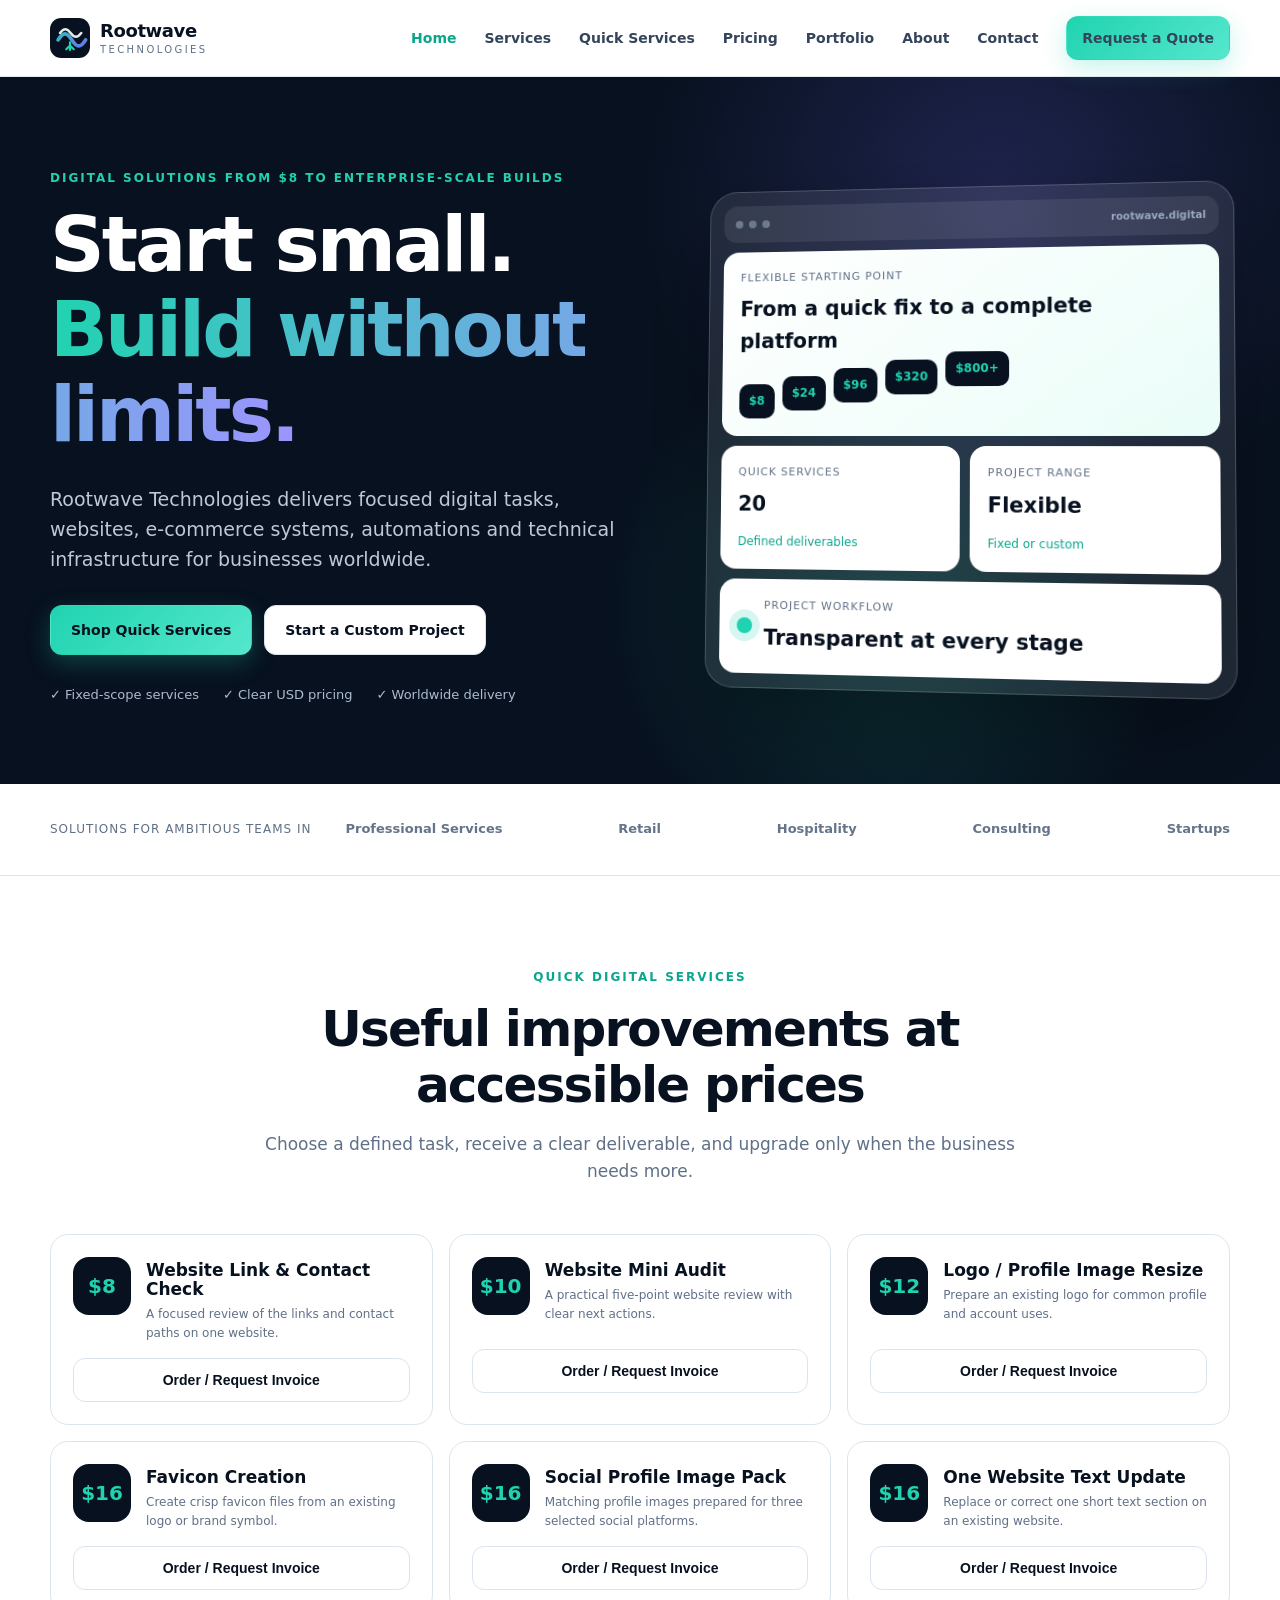
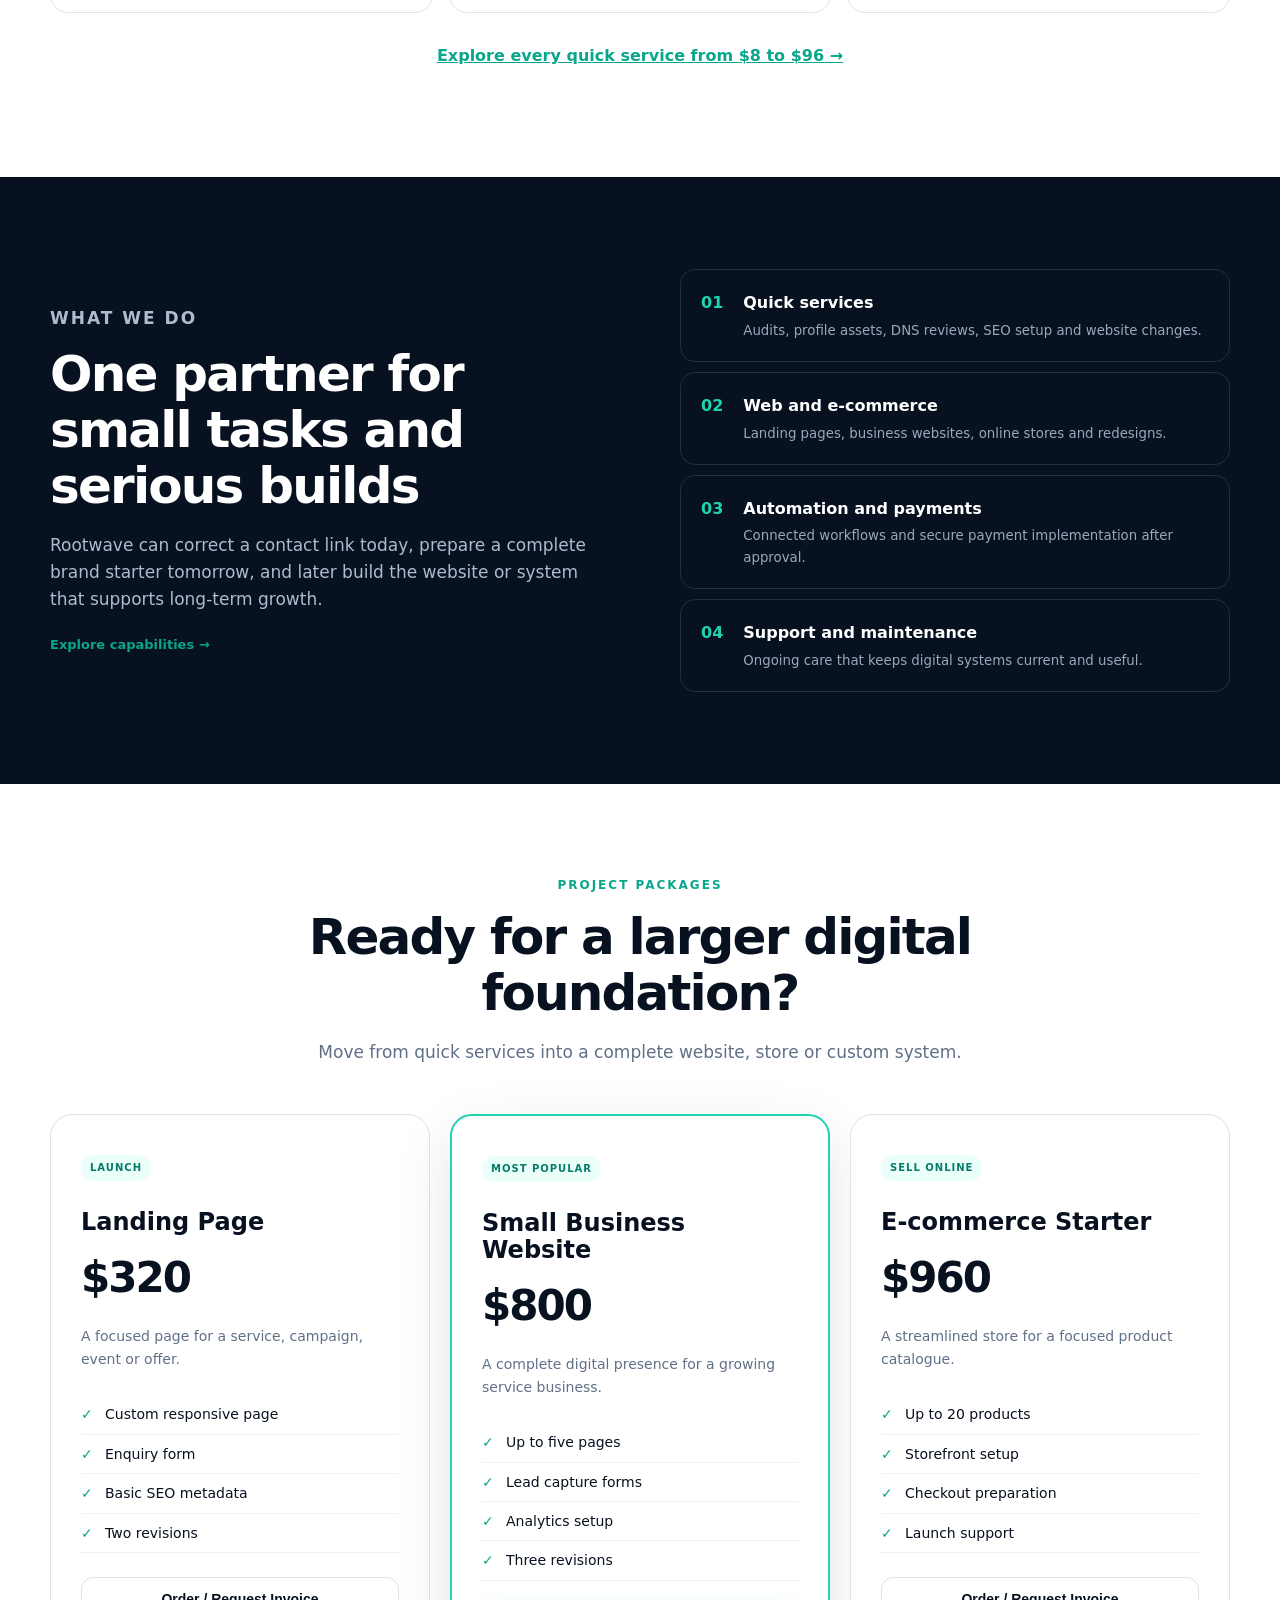
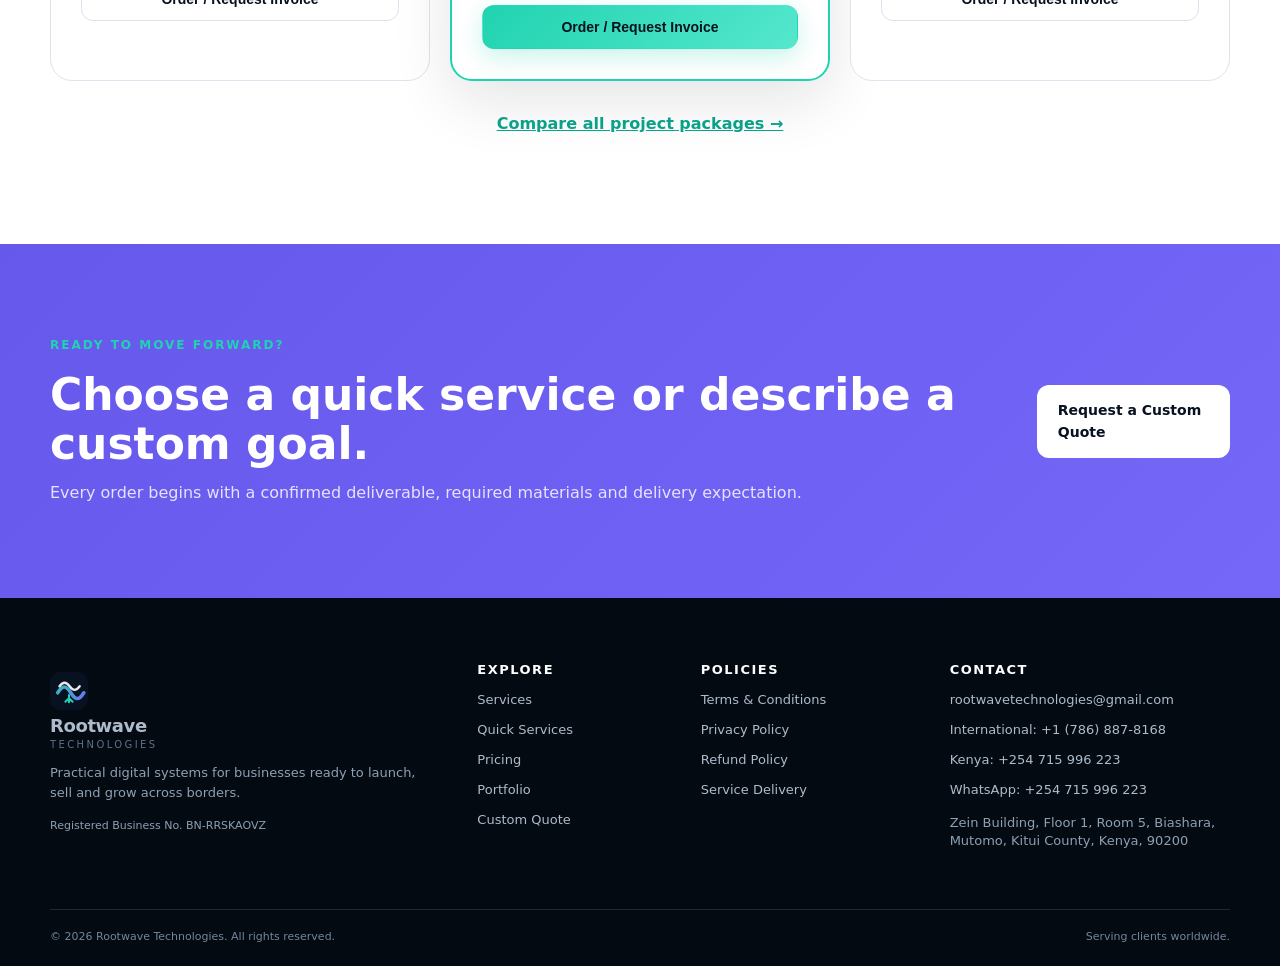
==== commit 7b286f19: "Add fixed-price digital service catalog and updated pricing" ====
--- a/index.html
+++ b/index.html
@@ -1,23 +1,23 @@
-<!doctype html>
+<!DOCTYPE html>
+
 <html lang="en">
 <head>
-  <meta charset="utf-8">
-  <meta name="viewport" content="width=device-width, initial-scale=1">
-  <title>Web, E-commerce & Automation Solutions | Rootwave Technologies</title>
-  <meta name="description" content="Rootwave Technologies builds websites, online stores, automations, digital brands and custom technology solutions for businesses worldwide.">
-  <meta name="theme-color" content="#07111f">
-  <link rel="canonical" href="https://rootwavetechnologies.com/">
-  <meta property="og:type" content="website">
-  <meta property="og:title" content="Web, E-commerce & Automation Solutions | Rootwave Technologies">
-  <meta property="og:description" content="Rootwave Technologies builds websites, online stores, automations, digital brands and custom technology solutions for businesses worldwide.">
-  <meta property="og:url" content="https://rootwavetechnologies.com/">
-  <meta property="og:image" content="https://rootwavetechnologies.com/assets/social-card.svg">
-  <meta name="twitter:card" content="summary_large_image">
-  <link rel="icon" href="assets/favicon.svg" type="image/svg+xml">
-  <link rel="manifest" href="site.webmanifest">
-  <link rel="stylesheet" href="assets/styles.css">
-  
-  <script type="application/ld+json">
+<meta charset="utf-8"/>
+<meta content="width=device-width, initial-scale=1" name="viewport"/>
+<title>Web, E-commerce &amp; Quick Digital Services | Rootwave Technologies</title>
+<meta content="Rootwave Technologies provides quick digital services from $8 plus websites, e-commerce, automation and custom technology solutions." name="description"/>
+<meta content="#07111f" name="theme-color"/>
+<link href="https://rootwavetechnologies.com/" rel="canonical"/>
+<meta content="website" property="og:type"/>
+<meta content="Web, E-commerce &amp; Quick Digital Services | Rootwave Technologies" property="og:title"/>
+<meta content="Rootwave Technologies provides quick digital services from $8 plus websites, e-commerce, automation and custom technology solutions." property="og:description"/>
+<meta content="https://rootwavetechnologies.com/" property="og:url"/>
+<meta content="https://rootwavetechnologies.com/assets/social-card.svg" property="og:image"/>
+<meta content="summary_large_image" name="twitter:card"/>
+<link href="assets/favicon.svg" rel="icon" type="image/svg+xml"/>
+<link href="site.webmanifest" rel="manifest"/>
+<link href="assets/styles.css" rel="stylesheet"/>
+<script type="application/ld+json">
   {
     "@context": "https://schema.org",
     "@type": "ProfessionalService",
@@ -32,185 +32,82 @@
   </script>
 </head>
 <body>
-  <a class="skip-link" href="#main">Skip to content</a>
-  <header class="site-header">
-    <div class="container header-inner">
-      <a class="brand" href="index.html" aria-label="Rootwave Technologies home">
-        <img src="assets/logo.svg" alt="" width="40" height="40">
-        <span><strong>Rootwave</strong><small>Technologies</small></span>
-      </a>
-      <button class="menu-toggle" aria-expanded="false" aria-controls="site-nav">
-        <span></span><span></span><span></span><span class="sr-only">Menu</span>
-      </button>
-      <nav id="site-nav" class="site-nav" aria-label="Primary navigation">
-        <a href="index.html" data-nav="index.html">Home</a>
-<a href="services.html" data-nav="services.html">Services</a>
-<a href="pricing.html" data-nav="pricing.html">Pricing</a>
-<a href="portfolio.html" data-nav="portfolio.html">Portfolio</a>
-<a href="about.html" data-nav="about.html">About</a>
-<a href="contact.html" data-nav="contact.html">Contact</a>
-        <a class="button button-small button-primary" href="quote.html">Request a Quote</a>
-      </nav>
-    </div>
-  </header>
-
-  <main id="main">
-    
+<a class="skip-link" href="#main">Skip to content</a>
+<header class="site-header">
+<div class="container header-inner">
+<a aria-label="Rootwave Technologies home" class="brand" href="index.html">
+<img alt="" height="40" src="assets/logo.svg" width="40"/>
+<span><strong>Rootwave</strong><small>Technologies</small></span>
+</a>
+<button aria-controls="site-nav" aria-expanded="false" class="menu-toggle">
+<span></span><span></span><span></span><span class="sr-only">Menu</span>
+</button>
+<nav aria-label="Primary navigation" class="site-nav" id="site-nav">
+<a data-nav="index.html" href="index.html">Home</a>
+<a data-nav="services.html" href="services.html">Services</a><a data-nav="quick-services.html" href="quick-services.html">Quick Services</a>
+<a data-nav="pricing.html" href="pricing.html">Pricing</a>
+<a data-nav="portfolio.html" href="portfolio.html">Portfolio</a>
+<a data-nav="about.html" href="about.html">About</a>
+<a data-nav="contact.html" href="contact.html">Contact</a>
+<a class="button button-small button-primary" href="quote.html">Request a Quote</a>
+</nav>
+</div>
+</header>
+<main id="main">
 <section class="hero">
-  <div class="container hero-grid">
-    <div class="hero-copy reveal">
-      <p class="eyebrow">Digital solutions, built for global business</p>
-      <h1>Launch smarter.<br><span>Grow without limits.</span></h1>
-      <p class="hero-lead">Rootwave Technologies designs websites, e-commerce systems, automations and digital infrastructure that help modern businesses operate with confidence.</p>
-      <div class="hero-actions">
-        <a class="button button-primary" href="quote.html">Start a Project</a>
-        <a class="button button-secondary" href="pricing.html">View Packages</a>
-      </div>
-      <div class="trust-row">
-        <span>✓ Mobile-first</span>
-        <span>✓ Clear pricing</span>
-        <span>✓ Worldwide service</span>
-      </div>
-    </div>
-    <div class="hero-visual reveal">
-      <div class="dashboard-shell">
-        <div class="dash-top"><span></span><span></span><span></span><b>rootwave.systems</b></div>
-        <div class="dash-grid">
-          <div class="dash-card large">
-            <small>Digital growth</small>
-            <strong>Build. Connect. Scale.</strong>
-            <div class="chart-bars"><i></i><i></i><i></i><i></i><i></i><i></i></div>
-          </div>
-          <div class="dash-card metric"><small>Availability</small><strong>Global</strong><em>Remote delivery</em></div>
-          <div class="dash-card metric"><small>Approach</small><strong>Flexible</strong><em>Fixed or custom</em></div>
-          <div class="dash-card wide"><span class="pulse"></span><div><small>Project workflow</small><strong>Transparent at every stage</strong></div></div>
-        </div>
-      </div>
-    </div>
-  </div>
+<div class="container hero-grid">
+<div class="hero-copy reveal"><p class="eyebrow">Digital solutions from $8 to enterprise-scale builds</p><h1>Start small.<br/><span>Build without limits.</span></h1><p class="hero-lead">Rootwave Technologies delivers focused digital tasks, websites, e-commerce systems, automations and technical infrastructure for businesses worldwide.</p><div class="hero-actions"><a class="button button-primary" href="quick-services.html">Shop Quick Services</a><a class="button button-secondary" href="quote.html">Start a Custom Project</a></div><div class="trust-row"><span>✓ Fixed-scope services</span><span>✓ Clear USD pricing</span><span>✓ Worldwide delivery</span></div></div>
+<div class="hero-visual reveal"><div class="dashboard-shell"><div class="dash-top"><span></span><span></span><span></span><b>rootwave.digital</b></div><div class="dash-grid"><div class="dash-card large"><small>Flexible starting point</small><strong>From a quick fix to a complete platform</strong><div class="price-wave"><i>$8</i><i>$24</i><i>$96</i><i>$320</i><i>$800+</i></div></div><div class="dash-card metric"><small>Quick services</small><strong>20</strong><em>Defined deliverables</em></div><div class="dash-card metric"><small>Project range</small><strong>Flexible</strong><em>Fixed or custom</em></div><div class="dash-card wide"><span class="pulse"></span><div><small>Project workflow</small><strong>Transparent at every stage</strong></div></div></div></div></div>
+</div>
 </section>
-
-<section class="logo-strip">
-  <div class="container">
-    <p>Solutions for ambitious teams in</p>
-    <div class="industry-row">
-      <span>Professional Services</span><span>Retail</span><span>Hospitality</span><span>Consulting</span><span>Startups</span>
-    </div>
-  </div>
-</section>
-
-<section class="section">
-  <div class="container">
-    <div class="section-heading reveal">
-      <p class="eyebrow">What we do</p>
-      <h2>One partner for your digital foundation</h2>
-      <p>Choose a focused service or combine capabilities into one custom project.</p>
-    </div>
-    <div class="card-grid four">
-      <article class="service-card reveal"><div class="icon">◫</div><h3>Web Development</h3><p>Fast, responsive websites designed around your goals, audience and brand.</p><a href="services.html#web">Explore service →</a></article>
-      <article class="service-card reveal"><div class="icon">◇</div><h3>E-commerce</h3><p>Online stores with intuitive shopping flows, product setup and integrations.</p><a href="services.html#commerce">Explore service →</a></article>
-      <article class="service-card reveal"><div class="icon">↯</div><h3>Automation</h3><p>Streamlined workflows that reduce repetitive tasks and connect your tools.</p><a href="services.html#automation">Explore service →</a></article>
-      <article class="service-card reveal"><div class="icon">✦</div><h3>Digital Branding</h3><p>Consistent visual systems for websites, campaigns and customer touchpoints.</p><a href="services.html#branding">Explore service →</a></article>
-    </div>
-  </div>
-</section>
-
-<section class="section section-dark">
-  <div class="container split">
-    <div class="reveal">
-      <p class="eyebrow">Why Rootwave</p>
-      <h2>Technology that serves the business—not the other way around</h2>
-      <p>Every recommendation is tied to a practical outcome: more qualified enquiries, smoother operations, easier customer journeys or stronger digital credibility.</p>
-      <a class="text-link" href="about.html">Learn how we work →</a>
-    </div>
-    <div class="feature-list reveal">
-      <div><b>01</b><span><strong>Defined scope</strong><small>Clear deliverables, timelines and revision limits.</small></span></div>
-      <div><b>02</b><span><strong>Responsive by default</strong><small>Designed to work across phones, tablets and desktops.</small></span></div>
-      <div><b>03</b><span><strong>Ownership and handover</strong><small>Files, credentials and documentation are transferred after completion.</small></span></div>
-      <div><b>04</b><span><strong>Support after launch</strong><small>Maintenance options keep your digital systems current.</small></span></div>
-    </div>
-  </div>
-</section>
-
-<section class="section">
-  <div class="container">
-    <div class="section-heading reveal">
-      <p class="eyebrow">Simple pricing</p>
-      <h2>Start with a package. Expand when ready.</h2>
-      <p>Prices are displayed in USD. Every project begins with a confirmed scope.</p>
-    </div>
-    <div class="pricing-grid">
-      <article class="price-card reveal"><p class="tag">Launch</p><h3>Landing Page</h3><div class="price"><span>from</span>$299</div><p>For campaigns, offers and new business ideas.</p><ul><li>Single high-converting page</li><li>Mobile responsive design</li><li>Contact or enquiry form</li><li>Basic search setup</li><li>Two revision rounds</li></ul><button class="button button-secondary full" data-pay data-product="Landing Page">Pay / Request Invoice</button></article>
-      <article class="price-card featured reveal"><p class="tag">Most popular</p><h3>Business Website</h3><div class="price"><span>from</span>$749</div><p>For established services that need a credible online presence.</p><ul><li>Up to five core pages</li><li>Custom responsive layout</li><li>Lead capture forms</li><li>Analytics setup</li><li>Three revision rounds</li></ul><a class="button button-primary full" href="quote.html?service=Business%20Website">Request a Quote</a></article>
-      <article class="price-card reveal"><p class="tag">Sell online</p><h3>E-commerce Starter</h3><div class="price"><span>from</span>$899</div><p>For businesses ready to sell products or services online.</p><ul><li>Up to 20 products</li><li>Storefront configuration</li><li>Shipping and tax setup</li><li>Checkout preparation</li><li>Two weeks launch support</li></ul><button class="button button-secondary full" data-pay data-product="E-commerce Starter">Pay / Request Invoice</button></article>
-    </div>
-    <p class="center-note">Need a larger build, custom platform or multiple services? <a href="quote.html">Request tailored pricing.</a></p>
-  </div>
-</section>
-
-<section class="section section-accent">
-  <div class="container cta reveal">
-    <div><p class="eyebrow">Ready to move forward?</p><h2>Tell us what you are building.</h2><p>Share your goals, budget and timeline. We will recommend the right scope.</p></div>
-    <a class="button button-light" href="quote.html">Request a Custom Quote</a>
-  </div>
-</section>
-
-  </main>
-
-  <footer class="site-footer">
-    <div class="container footer-grid">
-      <div>
-        <a class="brand footer-brand" href="index.html">
-          <img src="assets/logo.svg" alt="" width="38" height="38">
-          <span><strong>Rootwave</strong><small>Technologies</small></span>
-        </a>
-        <p>Practical digital systems for businesses ready to launch, sell and grow across borders.</p>
-        <p class="registration">Registered Business No. BN-RRSKAOVZ</p>
-      </div>
-      <div>
-        <h3>Explore</h3>
-        <a href="services.html">Services</a>
-        <a href="pricing.html">Pricing</a>
-        <a href="portfolio.html">Portfolio</a>
-        <a href="quote.html">Custom Quote</a>
-      </div>
-      <div>
-        <h3>Policies</h3>
-        <a href="terms.html">Terms & Conditions</a>
-        <a href="privacy.html">Privacy Policy</a>
-        <a href="refund.html">Refund Policy</a>
-        <a href="delivery.html">Service Delivery</a>
-      </div>
-      <div>
-        <h3>Contact</h3>
-        <a href="mailto:rootwavetechnologies@gmail.com">rootwavetechnologies@gmail.com</a>
-        <a href="tel:+17868878168">International: +1 (786) 887-8168</a>
-        <a href="tel:+254715996223">Kenya: +254 715 996 223</a>
-        <a href="https://wa.me/254715996223" rel="noopener">WhatsApp: +254 715 996 223</a>
-        <p class="address">Zein Building, Floor 1, Room 5, Biashara, Mutomo, Kitui County, Kenya, 90200</p>
-      </div>
-    </div>
-    <div class="container footer-bottom">
-      <span>© <span id="year"></span> Rootwave Technologies. All rights reserved.</span>
-      <span>Serving clients worldwide.</span>
-    </div>
-  </footer>
-
-  <div class="modal" id="payment-modal" role="dialog" aria-modal="true" aria-labelledby="payment-title" hidden>
-    <div class="modal-backdrop" data-close-modal></div>
-    <div class="modal-card">
-      <button class="modal-close" type="button" aria-label="Close" data-close-modal>×</button>
-      <div class="status-icon">!</div>
-      <p class="eyebrow">Checkout unavailable</p>
-      <h2 id="payment-title">Online payment is not connected yet</h2>
-      <p>No charge has been attempted. Secure card checkout is being configured. Request an invoice or a tailored quotation and our team will respond directly.</p>
-      <div class="modal-actions">
-        <a class="button button-primary" href="quote.html">Request an Invoice</a>
-        <a class="button button-secondary" href="mailto:rootwavetechnologies@gmail.com">Email Us</a>
-      </div>
-    </div>
-  </div>
-
-  <script src="assets/app.js"></script>
+<section class="logo-strip"><div class="container"><p>Solutions for ambitious teams in</p><div class="industry-row"><span>Professional Services</span><span>Retail</span><span>Hospitality</span><span>Consulting</span><span>Startups</span></div></div></section>
+<section class="section"><div class="container"><div class="section-heading reveal"><p class="eyebrow">Quick digital services</p><h2>Useful improvements at accessible prices</h2><p>Choose a defined task, receive a clear deliverable, and upgrade only when the business needs more.</p></div><div class="home-quick-grid">
+<article class="home-quick-card reveal"><span class="home-quick-price">$8</span><div><h3>Website Link &amp; Contact Check</h3><p>A focused review of the links and contact paths on one website.</p></div><button class="button button-secondary full" data-pay="" data-price="$8" data-product="Website Link &amp; Contact Check">Order / Request Invoice</button></article><article class="home-quick-card reveal"><span class="home-quick-price">$10</span><div><h3>Website Mini Audit</h3><p>A practical five-point website review with clear next actions.</p></div><button class="button button-secondary full" data-pay="" data-price="$10" data-product="Website Mini Audit">Order / Request Invoice</button></article><article class="home-quick-card reveal"><span class="home-quick-price">$12</span><div><h3>Logo / Profile Image Resize</h3><p>Prepare an existing logo for common profile and account uses.</p></div><button class="button button-secondary full" data-pay="" data-price="$12" data-product="Logo / Profile Image Resize">Order / Request Invoice</button></article><article class="home-quick-card reveal"><span class="home-quick-price">$16</span><div><h3>Favicon Creation</h3><p>Create crisp favicon files from an existing logo or brand symbol.</p></div><button class="button button-secondary full" data-pay="" data-price="$16" data-product="Favicon Creation">Order / Request Invoice</button></article><article class="home-quick-card reveal"><span class="home-quick-price">$16</span><div><h3>Social Profile Image Pack</h3><p>Matching profile images prepared for three selected social platforms.</p></div><button class="button button-secondary full" data-pay="" data-price="$16" data-product="Social Profile Image Pack">Order / Request Invoice</button></article><article class="home-quick-card reveal"><span class="home-quick-price">$16</span><div><h3>One Website Text Update</h3><p>Replace or correct one short text section on an existing website.</p></div><button class="button button-secondary full" data-pay="" data-price="$16" data-product="One Website Text Update">Order / Request Invoice</button></article>
+</div><p class="center-note"><a href="quick-services.html">Explore every quick service from $8 to $96 →</a></p></div></section>
+<section class="section section-dark"><div class="container split"><div class="reveal"><p class="eyebrow">What we do</p><h2>One partner for small tasks and serious builds</h2><p>Rootwave can correct a contact link today, prepare a complete brand starter tomorrow, and later build the website or system that supports long-term growth.</p><a class="text-link" href="services.html">Explore capabilities →</a></div><div class="feature-list reveal"><div><b>01</b><span><strong>Quick services</strong><small>Audits, profile assets, DNS reviews, SEO setup and website changes.</small></span></div><div><b>02</b><span><strong>Web and e-commerce</strong><small>Landing pages, business websites, online stores and redesigns.</small></span></div><div><b>03</b><span><strong>Automation and payments</strong><small>Connected workflows and secure payment implementation after approval.</small></span></div><div><b>04</b><span><strong>Support and maintenance</strong><small>Ongoing care that keeps digital systems current and useful.</small></span></div></div></div></section>
+<section class="section"><div class="container"><div class="section-heading reveal"><p class="eyebrow">Project packages</p><h2>Ready for a larger digital foundation?</h2><p>Move from quick services into a complete website, store or custom system.</p></div><div class="pricing-grid"><article class="price-card reveal"><p class="tag">Launch</p><h3>Landing Page</h3><div class="price">$320</div><p>A focused page for a service, campaign, event or offer.</p><ul><li>Custom responsive page</li><li>Enquiry form</li><li>Basic SEO metadata</li><li>Two revisions</li></ul><button class="button button-secondary full" data-pay="" data-price="$320" data-product="Landing Page">Order / Request Invoice</button></article><article class="price-card featured reveal"><p class="tag">Most popular</p><h3>Small Business Website</h3><div class="price">$800</div><p>A complete digital presence for a growing service business.</p><ul><li>Up to five pages</li><li>Lead capture forms</li><li>Analytics setup</li><li>Three revisions</li></ul><button class="button button-primary full" data-pay="" data-price="$800" data-product="Small Business Website">Order / Request Invoice</button></article><article class="price-card reveal"><p class="tag">Sell online</p><h3>E-commerce Starter</h3><div class="price">$960</div><p>A streamlined store for a focused product catalogue.</p><ul><li>Up to 20 products</li><li>Storefront setup</li><li>Checkout preparation</li><li>Launch support</li></ul><button class="button button-secondary full" data-pay="" data-price="$960" data-product="E-commerce Starter">Order / Request Invoice</button></article></div><p class="center-note"><a href="pricing.html#projects">Compare all project packages →</a></p></div></section>
+<section class="section section-accent"><div class="container cta reveal"><div><p class="eyebrow">Ready to move forward?</p><h2>Choose a quick service or describe a custom goal.</h2><p>Every order begins with a confirmed deliverable, required materials and delivery expectation.</p></div><a class="button button-light" href="quote.html">Request a Custom Quote</a></div></section>
+</main>
+<footer class="site-footer">
+<div class="container footer-grid">
+<div>
+<a class="brand footer-brand" href="index.html">
+<img alt="" height="38" src="assets/logo.svg" width="38"/>
+<span><strong>Rootwave</strong><small>Technologies</small></span>
+</a>
+<p>Practical digital systems for businesses ready to launch, sell and grow across borders.</p>
+<p class="registration">Registered Business No. BN-RRSKAOVZ</p>
+</div>
+<div>
+<h3>Explore</h3>
+<a href="services.html">Services</a><a href="quick-services.html">Quick Services</a>
+<a href="pricing.html">Pricing</a>
+<a href="portfolio.html">Portfolio</a>
+<a href="quote.html">Custom Quote</a>
+</div>
+<div>
+<h3>Policies</h3>
+<a href="terms.html">Terms &amp; Conditions</a>
+<a href="privacy.html">Privacy Policy</a>
+<a href="refund.html">Refund Policy</a>
+<a href="delivery.html">Service Delivery</a>
+</div>
+<div>
+<h3>Contact</h3>
+<a href="mailto:rootwavetechnologies@gmail.com">rootwavetechnologies@gmail.com</a>
+<a href="tel:+17868878168">International: +1 (786) 887-8168</a>
+<a href="tel:+254715996223">Kenya: +254 715 996 223</a>
+<a href="https://wa.me/254715996223" rel="noopener">WhatsApp: +254 715 996 223</a>
+<p class="address">Zein Building, Floor 1, Room 5, Biashara, Mutomo, Kitui County, Kenya, 90200</p>
+</div>
+</div>
+<div class="container footer-bottom">
+<span>© <span id="year"></span> Rootwave Technologies. All rights reserved.</span>
+<span>Serving clients worldwide.</span>
+</div>
+</footer>
+<div aria-labelledby="payment-title" aria-modal="true" class="modal" hidden="" id="payment-modal" role="dialog">
+<div class="modal-backdrop" data-close-modal=""></div><div class="modal-card checkout-card"><button aria-label="Close" class="modal-close" data-close-modal="" type="button">×</button><div class="status-icon">↗</div><p class="eyebrow">Secure checkout is being connected</p><h2 id="payment-title">Request an invoice for <span id="modal-product">this service</span></h2><div class="selected-order"><span>Selected service</span><strong id="modal-product-line">Digital service</strong><b id="modal-price">Custom price</b></div><p>No charge has been attempted. Submit the selected service through the quote form and the team will confirm the scope, required materials and available payment instructions.</p><div class="modal-actions"><a class="button button-primary" href="quote.html" id="modal-quote-link">Request Invoice</a><a class="button button-secondary" href="mailto:rootwavetechnologies@gmail.com" id="modal-email-link">Email Us</a><a class="button button-secondary" href="https://wa.me/254715996223" id="modal-whatsapp-link" rel="noopener">WhatsApp</a></div></div></div>
+<script src="assets/app.js"></script>
 </body>
 </html>
--- a/assets/styles.css
+++ b/assets/styles.css
@@ -40,3 +40,15 @@
 @media(max-width:650px){
   .container{width:min(calc(100% - 28px),var(--max))}.hero,.section,.page-hero{padding:68px 0}h1{letter-spacing:-2px}.hero-grid{gap:40px}.card-grid.four,.values-grid,.faq-grid,.form-grid,.registration-panel>div:last-child{grid-template-columns:1fr}.service-detail{grid-template-columns:1fr;padding:30px}.service-detail .number{font-size:34px}.mini-grid{grid-template-columns:1fr 1fr}.process-grid{grid-template-columns:1fr}.cta{align-items:flex-start;flex-direction:column}.logo-strip .container{display:block}.industry-row{justify-content:flex-start}.rate-table>div{grid-template-columns:1fr}.project-preview{min-height:300px;padding:22px}.project-copy{padding:30px}.quote-form{padding:24px}.footer-grid{grid-template-columns:1fr}.footer-bottom{flex-direction:column;gap:8px}.dashboard-shell{transform:none}.modal-card{padding:30px}.modal-actions{flex-direction:column}.modal-actions .button{width:100%}
 }
+
+/* ROOTWAVE QUICK SERVICES 2026 */
+.quick-hero{background:radial-gradient(circle at 82% 20%,rgba(255,125,0,.18),transparent 27%),radial-gradient(circle at 15% 90%,rgba(32,211,176,.13),transparent 28%),var(--ink)}
+.quick-proof{border-bottom:1px solid var(--line);background:#fff}.proof-grid{display:grid;grid-template-columns:repeat(4,1fr)}.proof-grid span{padding:25px 20px;border-right:1px solid var(--line);display:flex;flex-direction:column}.proof-grid span:last-child{border-right:0}.proof-grid b{font-size:20px}.proof-grid small{color:var(--muted);margin-top:3px}
+.catalog-toolbar{display:flex;flex-direction:column;gap:16px;margin-bottom:30px}.service-search input{width:100%;border:1px solid var(--line);border-radius:14px;padding:15px 18px;font:inherit;background:var(--soft)}.service-search input:focus{outline:3px solid rgba(32,211,176,.18);border-color:var(--teal-2)}.filter-tabs{display:flex;gap:8px;flex-wrap:wrap}.filter-button{border:1px solid var(--line);background:#fff;color:var(--ink);padding:9px 13px;border-radius:999px;font-weight:750;cursor:pointer}.filter-button:hover,.filter-button.active{background:var(--ink);border-color:var(--ink);color:#fff}
+.micro-grid{display:grid;grid-template-columns:repeat(4,1fr);gap:16px}.micro-card{border:1px solid var(--line);border-radius:20px;padding:24px;background:#fff;display:flex;flex-direction:column;min-height:100%;transition:.25s transform,.25s box-shadow,.25s border-color}.micro-card:hover{transform:translateY(-5px);box-shadow:var(--shadow);border-color:#c8d5df}.micro-card[hidden]{display:none}.micro-card-top{display:flex;justify-content:space-between;align-items:center;gap:12px}.micro-icon{width:42px;height:42px;border-radius:12px;background:linear-gradient(135deg,#eafffa,#efeefe);display:grid;place-items:center;color:var(--ink);font-size:18px;font-weight:900}.micro-tag{font-size:9px;text-transform:uppercase;letter-spacing:1px;color:var(--muted);font-weight:850}.micro-price{font-size:40px;font-weight:900;letter-spacing:-2px;margin:24px 0 4px;color:var(--teal-2)}.micro-card h3{font-size:20px;margin:0 0 10px}.micro-card>p{color:var(--muted);font-size:13px;min-height:62px}.micro-card ul{list-style:none;padding:0;margin:15px 0 22px;flex:1}.micro-card li{position:relative;padding:6px 0 6px 20px;font-size:12px;border-bottom:1px solid #edf1f5}.micro-card li:before{content:'✓';position:absolute;left:0;color:var(--teal-2);font-weight:900}.no-results{text-align:center;border:1px dashed var(--line);border-radius:16px;padding:30px;color:var(--muted)}.no-results a{color:var(--teal-2);font-weight:800}.quick-terms{align-items:start}
+.home-quick-grid{display:grid;grid-template-columns:repeat(3,1fr);gap:16px}.home-quick-card{border:1px solid var(--line);border-radius:18px;padding:22px;display:grid;grid-template-columns:auto 1fr;gap:15px;align-items:start}.home-quick-card .button{grid-column:1/-1}.home-quick-price{min-width:58px;height:58px;border-radius:16px;background:var(--ink);color:var(--teal);display:grid;place-items:center;font-size:20px;font-weight:900}.home-quick-card h3{font-size:17px;margin:4px 0 6px}.home-quick-card p{font-size:12px;color:var(--muted);margin:0}.price-wave{display:flex;gap:8px;align-items:flex-end;margin-top:26px;flex-wrap:wrap}.price-wave i{font-style:normal;background:var(--ink);color:var(--teal);padding:8px 10px;border-radius:10px;font-size:12px;font-weight:850}.price-wave i:nth-child(2){transform:translateY(-8px)}.price-wave i:nth-child(3){transform:translateY(-16px)}.price-wave i:nth-child(4){transform:translateY(-24px)}.price-wave i:nth-child(5){transform:translateY(-32px)}
+.mini-product-row{display:grid;grid-template-columns:repeat(3,1fr);gap:14px}.mini-product-row article{border:1px solid var(--line);border-radius:18px;padding:22px;display:flex;flex-direction:column}.mini-product-row article>span{font-size:31px;font-weight:900;color:var(--teal-2)}.mini-product-row h3{font-size:17px;margin:7px 0}.mini-product-row p{color:var(--muted);font-size:12px;flex:1}.project-pricing-grid{display:grid;grid-template-columns:repeat(3,1fr);gap:20px}.service-quick-banner{background:var(--soft);padding-top:65px;padding-bottom:65px}.quick-tier-cloud{display:flex;gap:10px;align-items:center;justify-content:center;flex-wrap:wrap}.quick-tier-cloud>span{width:64px;height:64px;border-radius:50%;display:grid;place-items:center;background:#fff;border:1px solid var(--line);font-weight:900;color:var(--teal-2);box-shadow:0 8px 20px rgba(7,17,31,.06)}.quick-tier-cloud .button{width:100%;margin-top:8px}
+.selected-order{background:var(--soft);border:1px solid var(--line);border-radius:14px;padding:16px;margin:18px 0;display:grid;grid-template-columns:1fr auto;gap:4px 14px}.selected-order span{grid-column:1/-1;color:var(--muted);font-size:10px;text-transform:uppercase;letter-spacing:1px;font-weight:850}.selected-order strong{font-size:15px}.selected-order b{color:var(--teal-2)}.checkout-card{max-width:570px}.checkout-card .status-icon{background:#eafffa;color:var(--teal-2)}
+@media(max-width:1100px){.micro-grid{grid-template-columns:repeat(3,1fr)}.project-pricing-grid{grid-template-columns:repeat(2,1fr)}}
+@media(max-width:820px){.proof-grid{grid-template-columns:1fr 1fr}.proof-grid span:nth-child(2){border-right:0}.proof-grid span:nth-child(-n+2){border-bottom:1px solid var(--line)}.micro-grid{grid-template-columns:1fr 1fr}.home-quick-grid,.mini-product-row{grid-template-columns:1fr 1fr}.project-pricing-grid{grid-template-columns:1fr}}
+@media(max-width:560px){.proof-grid,.micro-grid,.home-quick-grid,.mini-product-row{grid-template-columns:1fr}.proof-grid span{border-right:0;border-bottom:1px solid var(--line)}.price-wave i{transform:none!important}.modal-actions{display:grid}.filter-tabs{flex-wrap:nowrap;overflow-x:auto;padding-bottom:5px}.filter-button{white-space:nowrap}.micro-card>p{min-height:0}}
